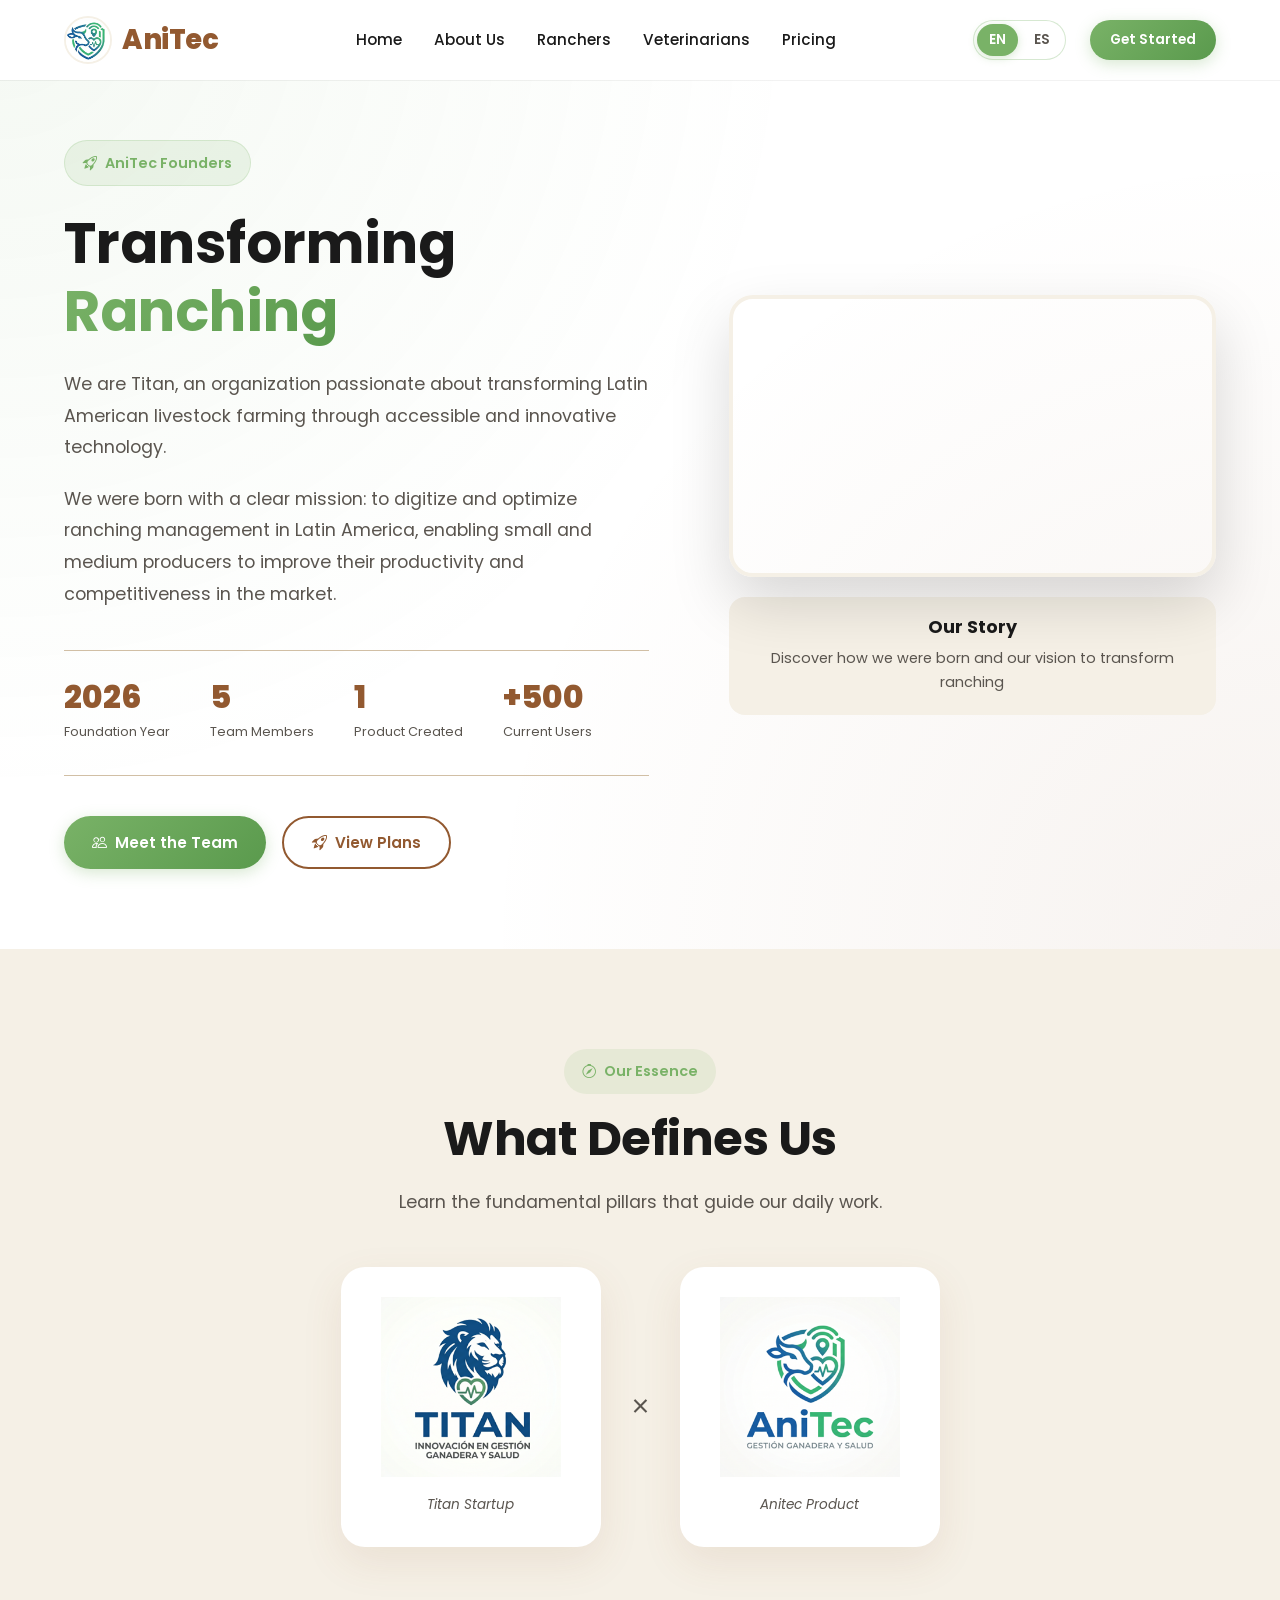
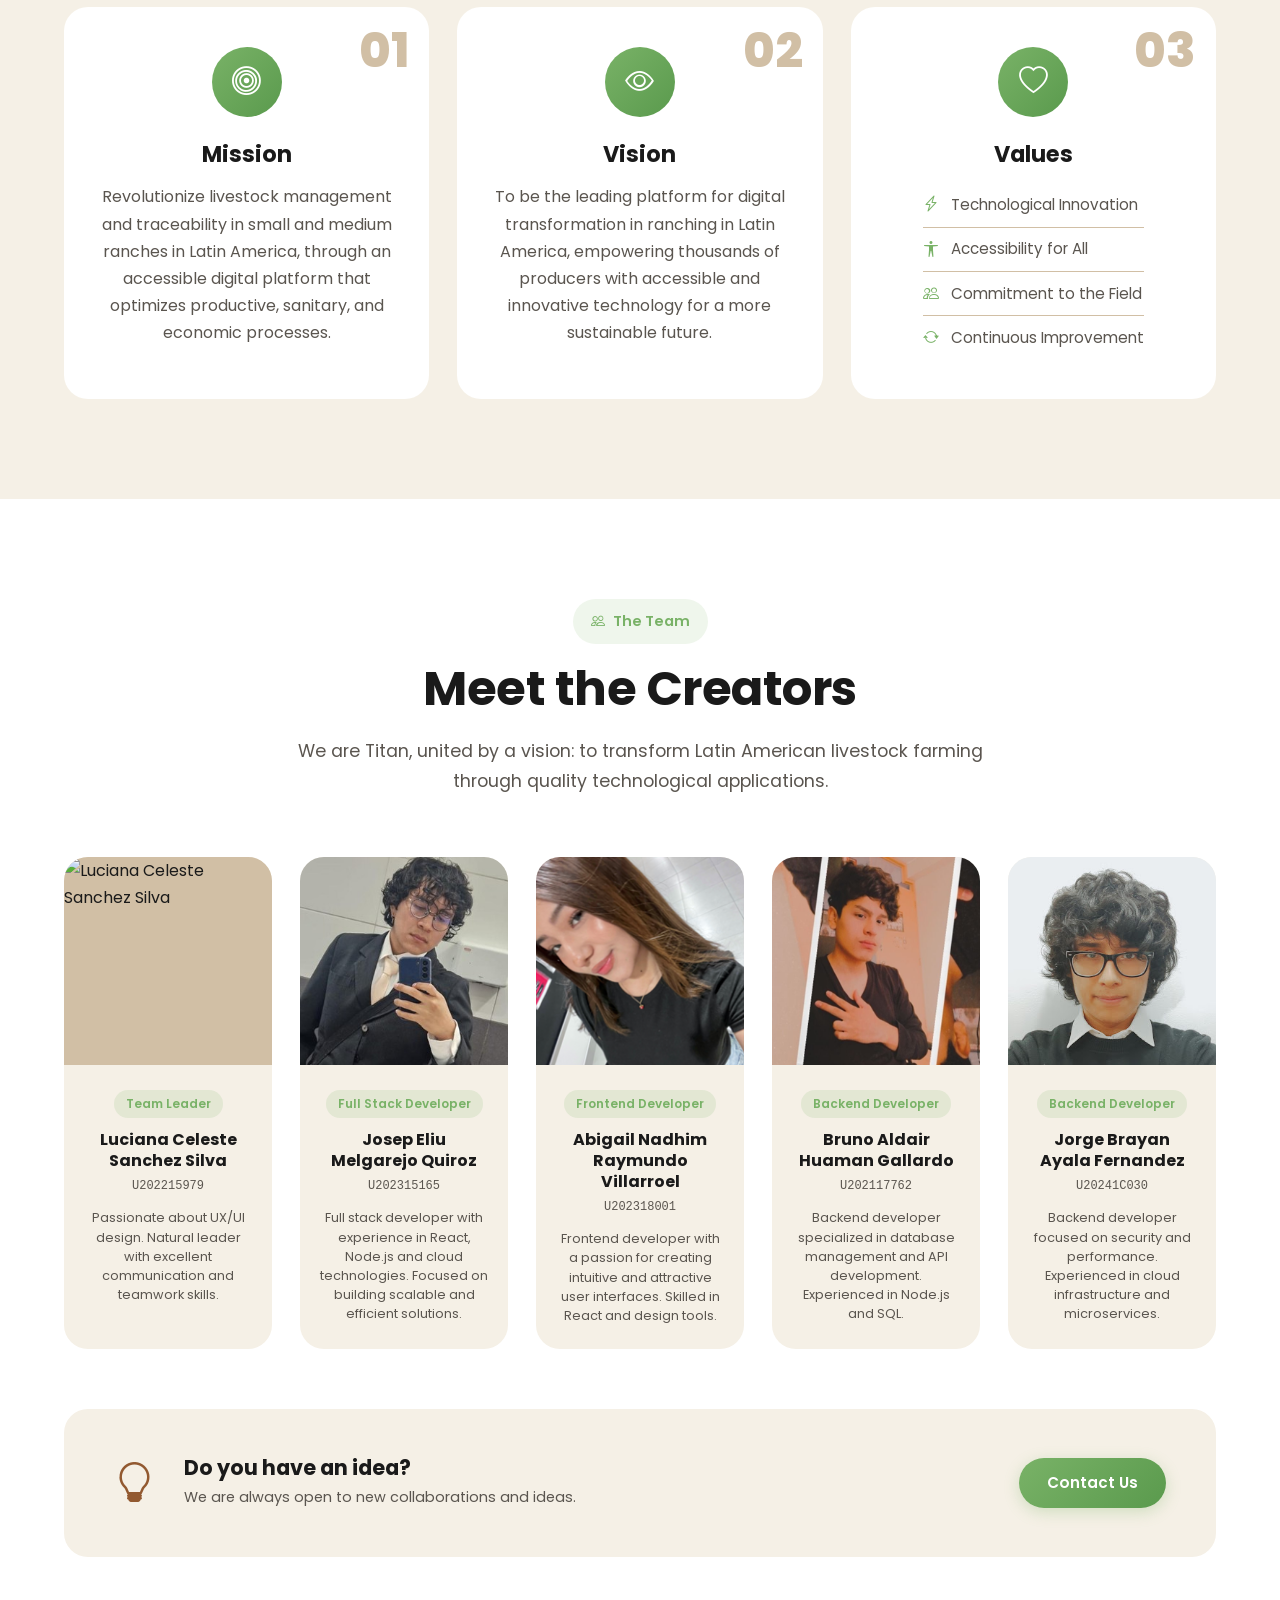
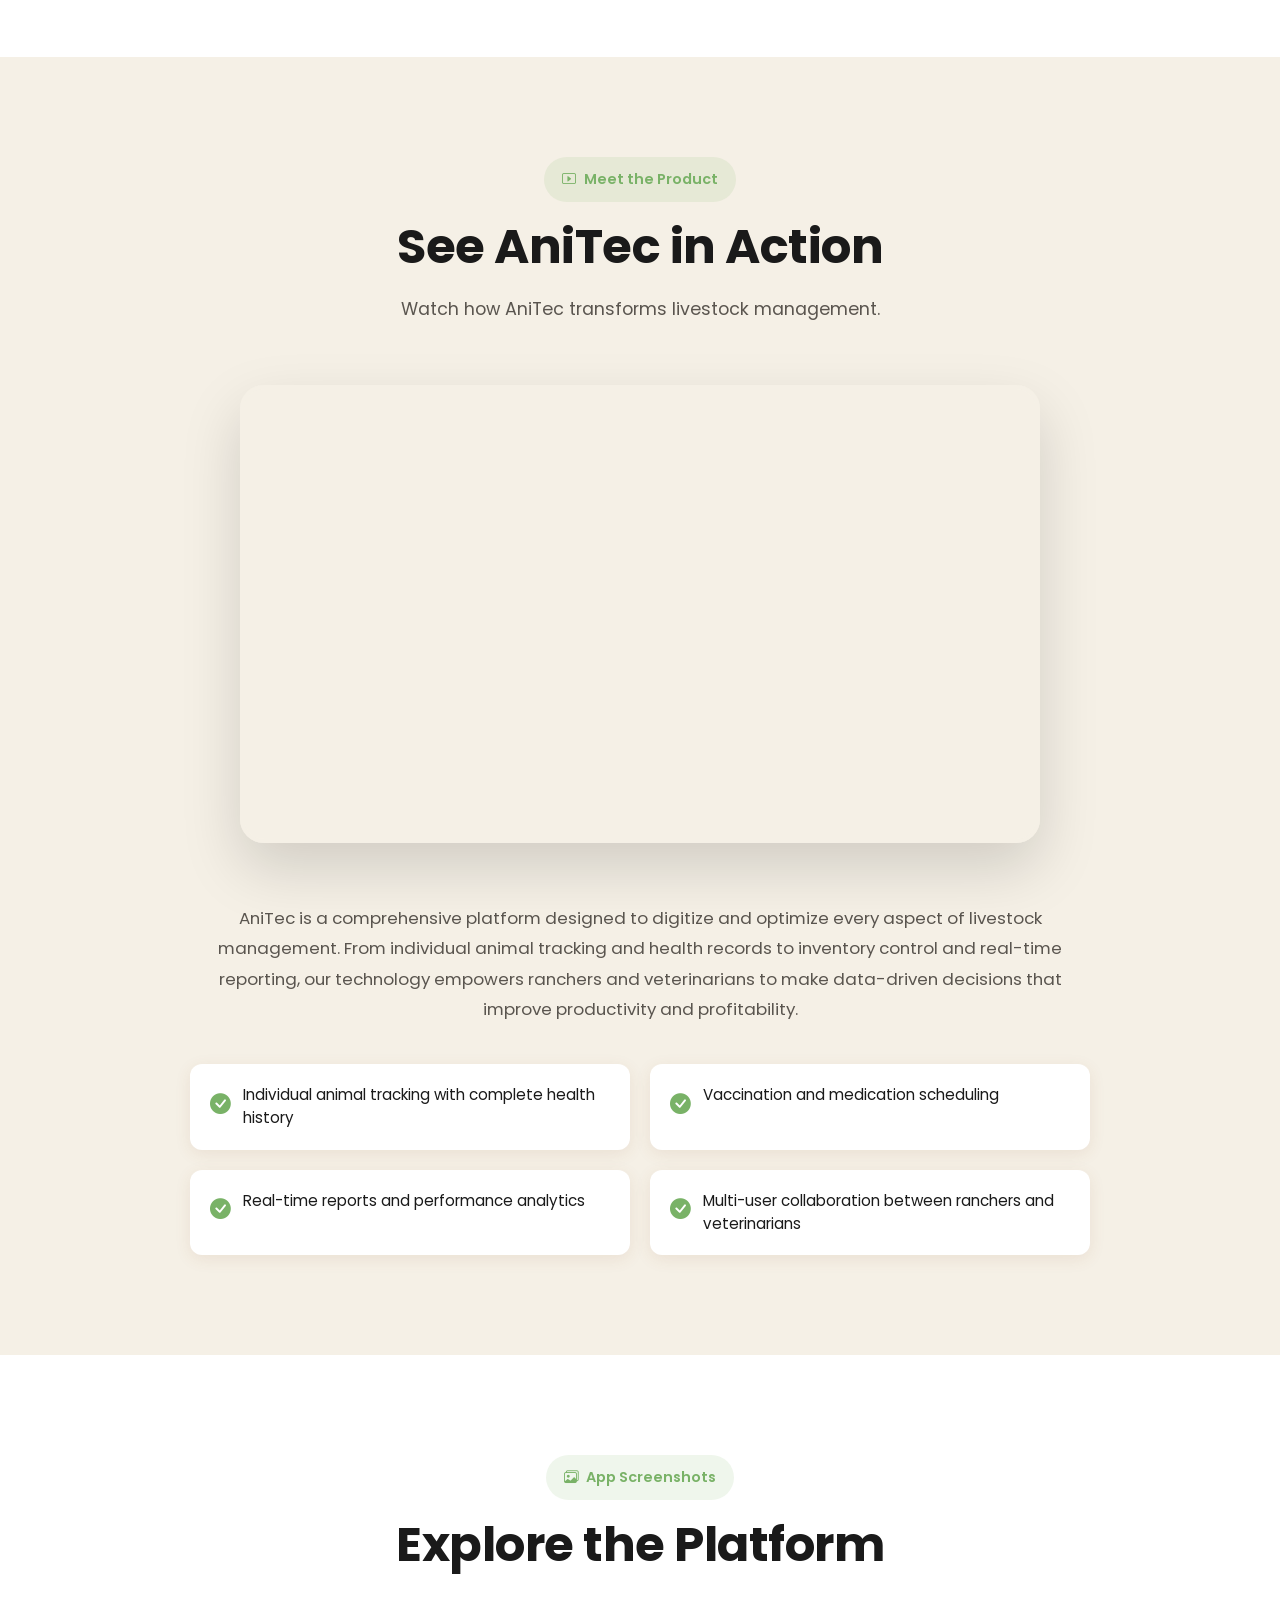
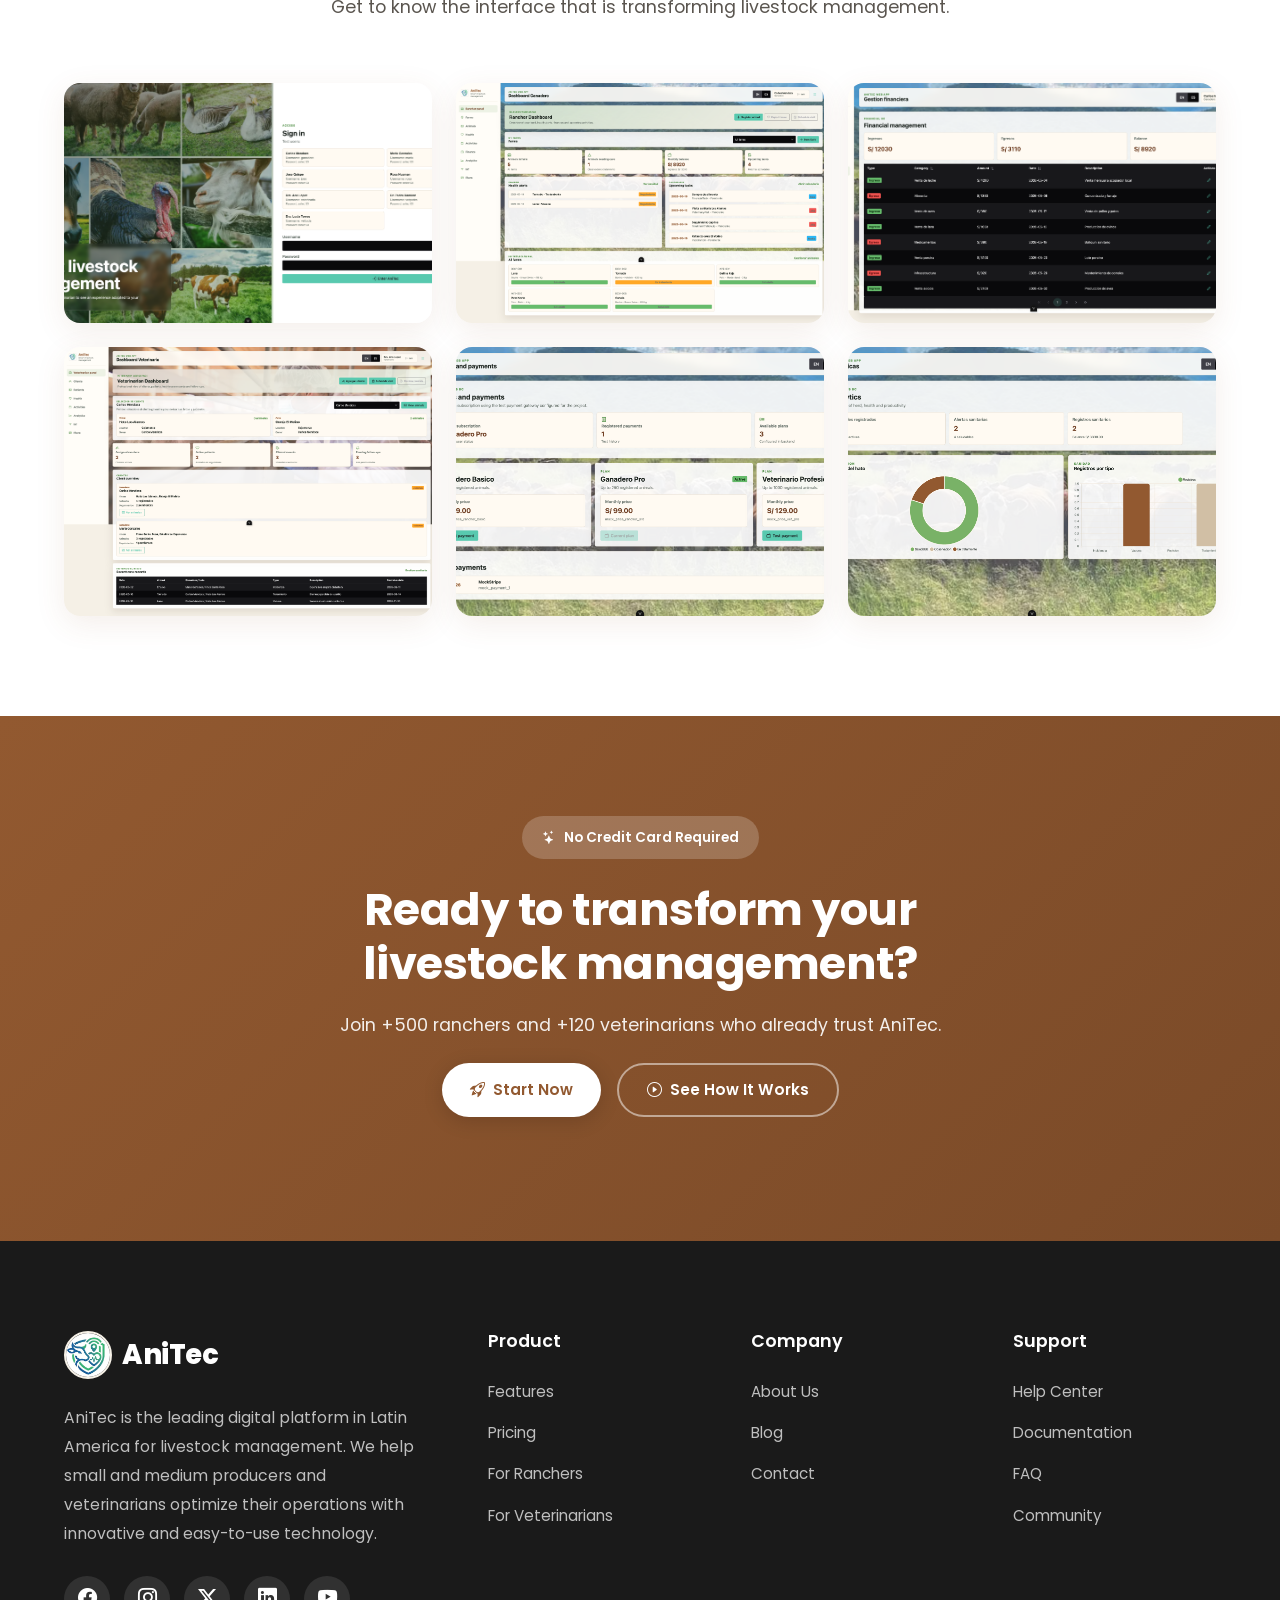
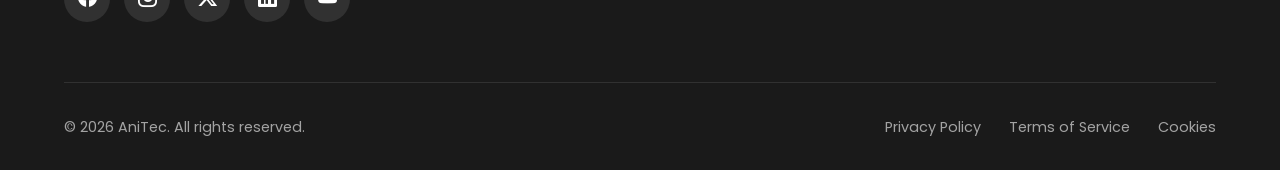
==== assets/pages/about.html @ c936c238 "chore: add initial project files" ====
<!doctype html>
<html lang="en" data-page="about">
  <head>
    <meta charset="UTF-8" />
    <meta name="viewport" content="width=device-width, initial-scale=1.0" />
    <meta name="robots" content="index, follow" />
    <meta name="googlebot" content="index, follow" />
    <link rel="canonical" href="https://anitec.com/assets/pages/about.html" />

    <!-- Open Graph / Facebook -->
    <meta property="og:type" content="website" />
    <meta property="og:url" content="https://anitec.com/assets/pages/about.html" />
    <meta property="og:title" content="About Us - AniTec" />
    <meta
      property="og:description"
      content="Meet the team behind AniTec. We are a passionate team transforming Latin American livestock through innovative technology."
    />
    <meta
      property="og:image"
      content="https://anitec.com/assets/images/og-image.png"
    />
    <meta property="og:site_name" content="AniTec" />

    <!-- Twitter -->
    <meta property="twitter:card" content="summary_large_image" />
    <meta property="twitter:url" content="https://anitec.com/assets/pages/about.html" />
    <meta property="twitter:title" content="About Us - AniTec" />
    <meta
      property="twitter:description"
      content="Meet the team behind AniTec. We are a passionate team transforming Latin American livestock through innovative technology."
    />
    <meta
      property="twitter:image"
      content="https://anitec.com/assets/images/og-image.png"
    />

    <!-- Favicons -->
    <link rel="icon" href="../images/logo.ico" type="image/x-icon" />
    <link rel="apple-touch-icon" href="../images/apple-touch-icon.png" />

    <!-- Theme Color -->
    <meta name="theme-color" content="#79B267" />
    <meta name="msapplication-TileColor" content="#79B267" />
    <title>About Us - AniTec</title>
    <meta
      name="description"
      content="Meet the team behind AniTec. We are a team passionate about transforming Latin American livestock farming through innovative technology."
    />
    <meta
      name="keywords"
      content="about us AniTec, AniTec team, Team Titan, AniTec creators, ranching startup"
    />
    <meta name="author" content="AniTec" />
    <link rel="icon" type="image/x-icon" href="../images/logo.ico" />
    <link rel="stylesheet" href="../styles/styles.css" />
    <link rel="preconnect" href="https://fonts.googleapis.com" />
    <link rel="preconnect" href="https://fonts.gstatic.com" crossorigin />
    <link
      href="https://fonts.googleapis.com/css2?family=Poppins:wght@300;400;500;600;700;800&display=swap"
      rel="stylesheet"
    />
    <link
      rel="stylesheet"
      href="https://cdn.jsdelivr.net/npm/bootstrap-icons@1.11.3/font/bootstrap-icons.min.css"
    />
  </head>
  <body>
    <nav class="navbar">
      <div class="nav-container">
        <a href="../../index.html" class="logo">
          <img src="../images/logo.png" alt="AniTec Logo" />
          <span class="logo-text">AniTec</span>
        </a>
        <ul class="nav-menu">
          <li><a href="../../index.html" data-i18n="nav.home">Home</a></li>
          <li>
            <a href="about.html" class="active" data-i18n="nav.about"
              >About Us</a
            >
          </li>
          <li><a href="ranchers.html" data-i18n="nav.ranchers">Ranchers</a></li>
          <li>
            <a href="veterinarians.html" data-i18n="nav.veterinarians"
              >Veterinarians</a
            >
          </li>
          <li>
            <a href="../../index.html#pricing" data-i18n="nav.pricing">Pricing</a>
          </li>
        </ul>
        <div class="nav-actions">
          <div class="lang-switcher">
            <button class="lang-btn" id="lang-en" onclick="setLanguage('en')">
              EN
            </button>
            <button class="lang-btn" id="lang-es" onclick="setLanguage('es')">
              ES
            </button>
          </div>
          <a
            href="../../index.html#pricing"
            class="btn btn-success btn-sm"
            data-i18n="nav.startFree"
            >Get Started</a
          >
          <button class="mobile-menu-btn">
            <i class="bi bi-list"></i>
          </button>
        </div>
      </div>
    </nav>

    <div class="mobile-menu-overlay"></div>
    <div class="mobile-menu">
      <div class="mobile-menu-header">
        <span
          style="
            font-weight: 700;
            font-size: 1.2rem;
            color: var(--primary-brown);
          "
          data-i18n="nav.menu"
          >Menu</span
        >
        <button class="mobile-menu-close">
          <i class="bi bi-x-lg"></i>
        </button>
      </div>
      <ul class="mobile-menu-links">
        <li><a href="../../index.html" data-i18n="nav.home">Home</a></li>
        <li><a href="about.html" data-i18n="nav.about">About Us</a></li>
        <li><a href="ranchers.html" data-i18n="nav.ranchers">Ranchers</a></li>
        <li>
          <a href="veterinarians.html" data-i18n="nav.veterinarians"
            >Veterinarians</a
          >
        </li>
        <li>
          <a href="../../index.html#pricing" data-i18n="nav.pricing">Pricing</a>
        </li>
      </ul>
      <div class="mobile-menu-cta">
        <a
          href="../../index.html#pricing"
          class="btn btn-success"
          data-i18n="nav.startFree"
          >Get Started</a
        >
      </div>
      <div class="mobile-lang-switcher">
        <button
          class="lang-btn"
          id="mobile-lang-en"
          onclick="setLanguage('en')"
        >
          EN
        </button>
        <button
          class="lang-btn"
          id="mobile-lang-es"
          onclick="setLanguage('es')"
        >
          ES
        </button>
      </div>
    </div>

    <section class="about-hero">
      <div class="container">
        <div class="about-hero-content">
          <div class="about-hero-text">
            <div class="hero-badge">
              <i class="bi bi-rocket-takeoff"></i>
              <span data-i18n="about.heroBadge">AniTec Founders</span>
            </div>
            <h1 class="about-title">
              <span data-i18n="about.heroTitle1">Transforming</span
              ><span class="highlight" data-i18n="about.heroTitle2">
                Ranching</span
              >
            </h1>
            <p class="about-description" data-i18n="about.heroDesc1">
              We are <strong>Titan</strong>, an organization passionate about
              transforming Latin American livestock farming through accessible
              and innovative technology.
            </p>
            <p class="about-description" data-i18n="about.heroDesc2">
              We were born with a clear mission:
              <strong>to digitize and optimize ranching management</strong> in
              Latin America, enabling small and medium producers to improve
              their productivity and competitiveness in the market.
            </p>
            <div class="about-hero-stats">
              <div class="hero-stat">
                <span class="hero-stat-number">2026</span>
                <span class="hero-stat-label" data-i18n="about.stat1"
                  >Foundation<br />Year</span
                >
              </div>
              <div class="hero-stat">
                <span class="hero-stat-number">5</span>
                <span class="hero-stat-label" data-i18n="about.stat2"
                  >Team<br />Members</span
                >
              </div>
              <div class="hero-stat">
                <span class="hero-stat-number">1</span>
                <span class="hero-stat-label" data-i18n="about.stat3"
                  >Product<br />Created</span
                >
              </div>
              <div class="hero-stat">
                <span class="hero-stat-number">+500</span>
                <span class="hero-stat-label" data-i18n="about.stat4"
                  >Current<br />Users</span
                >
              </div>
            </div>
            <div class="about-hero-buttons">
              <a href="#team" class="btn btn-success">
                <i class="bi bi-people"></i>
                <span data-i18n="about.meetTeam">Meet the Team</span>
              </a>
              <a href="../../index.html#pricing" class="btn btn-secondary">
                <i class="bi bi-rocket-takeoff"></i>
                <span data-i18n="about.viewPlans">View Plans</span>
              </a>
            </div>
          </div>
          <div class="about-hero-video">
            <div class="video-container">
              <iframe src="https://www.youtube.com/embed/Ai-0rShYlvI" title="AniTec Story" frameborder="0" allow="accelerometer; autoplay; clipboard-write; encrypted-media; gyroscope; picture-in-picture" allowfullscreen></iframe>
            </div>
            <div class="video-info">
              <h4 data-i18n="about.ourStory">Learn our story</h4>
              <p data-i18n="about.ourStoryDesc">
                Discover how we were born and our vision to transform ranching
              </p>
            </div>
          </div>
        </div>
      </div>
    </section>

    <section class="mission-vision">
      <div class="container">
        <div class="section-header">
          <span class="section-subtitle">
            <i class="bi bi-compass"></i>
            <span data-i18n="about.essenceSubtitle">Our Essence</span>
          </span>
          <h2 class="section-title" data-i18n="about.essenceTitle">
            What Defines Us
          </h2>
          <p class="section-description" data-i18n="about.essenceDesc">
            Learn the fundamental pillars that guide our daily work.
          </p>
        </div>
        <div class="mv-logos">
          <div class="mv-logo-card">
            <img
              src="../images/about-us/logo_startup_titan.png"
              alt="Titan Startup"
            />
            <span class="mv-logo-label">Titan Startup</span>
          </div>
          <div class="mv-vs">×</div>
          <div class="mv-logo-card">
            <img
              src="../images/about-us/logo_producto_anitec.png"
              alt="AniTec Product"
            />
            <span class="mv-logo-label" data-i18n="about.product"
              >AniTec Product</span
            >
          </div>
        </div>
        <div class="mv-grid">
          <div class="mv-card">
            <div class="mv-card-icon">
              <i class="bi bi-bullseye"></i>
            </div>
            <div class="mv-card-number">01</div>
            <h3 data-i18n="about.mission">Mission</h3>
            <p data-i18n="about.missionText">
              Revolutionize livestock management and traceability in small and
              medium ranches in Latin America, through an accessible digital
              platform that optimizes productive, sanitary, and economic
              processes.
            </p>
          </div>
          <div class="mv-card">
            <div class="mv-card-icon">
              <i class="bi bi-eye"></i>
            </div>
            <div class="mv-card-number">02</div>
            <h3 data-i18n="about.vision">Vision</h3>
            <p data-i18n="about.visionText">
              To be the leading platform for digital transformation in ranching
              in Latin America, empowering thousands of producers with
              accessible and innovative technology for a more sustainable
              future.
            </p>
          </div>
          <div class="mv-card">
            <div class="mv-card-icon">
              <i class="bi bi-heart"></i>
            </div>
            <div class="mv-card-number">03</div>
            <h3 data-i18n="about.values">Values</h3>
            <ul class="mv-values">
              <li>
                <i class="bi bi-lightning-charge"></i>
                <span data-i18n="about.val1">Technological Innovation</span>
              </li>
              <li>
                <i class="bi bi-universal-access"></i>
                <span data-i18n="about.val2">Accessibility for All</span>
              </li>
              <li>
                <i class="bi bi-people"></i>
                <span data-i18n="about.val3">Commitment to the Field</span>
              </li>
              <li>
                <i class="bi bi-arrow-repeat"></i>
                <span data-i18n="about.val4">Continuous Improvement</span>
              </li>
            </ul>
          </div>
        </div>
      </div>
    </section>

    <section class="team" id="team">
      <div class="container">
        <div class="section-header">
          <span class="section-subtitle">
            <i class="bi bi-people"></i>
            <span data-i18n="about.teamSubtitle">The Team</span>
          </span>
          <h2 class="section-title" data-i18n="about.teamTitle">
            Meet the Creators
          </h2>
          <p class="section-description" data-i18n="about.teamDesc">
            We are Titan, united by a vision: to transform Latin American
            livestock farming through quality technological applications.
          </p>
        </div>
        <div class="team-grid">
          <div class="team-card">
            <div class="team-photo">
              <img
                src="../images/about-us/team/luciana.png"
                alt="Luciana Celeste Sanchez Silva"
              />
              <div class="team-social">
                <a href="#"><i class="bi bi-linkedin"></i></a>
                <a
                  href="https://github.com/luccsss"
                  target="_blank"
                  rel="noreferrer"
                  ><i class="bi bi-github"></i
                ></a>
              </div>
            </div>
            <div class="team-info">
              <span class="team-role" data-i18n="about.teamRole1"
                >Team Leader</span
              >
              <h3 class="team-name">Luciana Celeste Sanchez Silva</h3>
              <p class="team-code">U202215979</p>
              <p class="team-bio" data-i18n="about.bio1">
                Passionate about UX/UI design. Natural leader with excellent
                communication and teamwork skills.
              </p>
            </div>
          </div>
          <div class="team-card">
            <div class="team-photo">
              <img
                src="../images/about-us/team/josep.png"
                alt="Josep Eliu Melgarejo Quiroz"
              />
              <div class="team-social">
                <a href="#"><i class="bi bi-linkedin"></i></a>
                <a
                  href="https://github.com/Melga1502"
                  target="_blank"
                  rel="noreferrer"
                  ><i class="bi bi-github"></i
                ></a>
              </div>
            </div>
            <div class="team-info">
              <span class="team-role" data-i18n="about.teamRole2"
                >Full Stack Developer</span
              >
              <h3 class="team-name">Josep Eliu Melgarejo Quiroz</h3>
              <p class="team-code">U202315165</p>
              <p class="team-bio" data-i18n="about.bio2">
                Passionate about creating modern and efficient technological
                solutions. Expert in full stack web development.
              </p>
            </div>
          </div>
          <div class="team-card">
            <div class="team-photo">
              <img
                src="../images/about-us/team/abigail.png"
                alt="Abigail Nadhim Raymundo Villarroel"
              />
              <div class="team-social">
                <a href="#"><i class="bi bi-linkedin"></i></a>
                <a
                  href="https://github.com/AbigailRV"
                  target="_blank"
                  rel="noreferrer"
                  ><i class="bi bi-github"></i
                ></a>
              </div>
            </div>
            <div class="team-info">
              <span class="team-role" data-i18n="about.teamRole3"
                >Frontend Developer</span
              >
              <h3 class="team-name">Abigail Nadhim Raymundo Villarroel</h3>
              <p class="team-code">U202318001</p>
              <p class="team-bio" data-i18n="about.bio3">
                Specialist in creating attractive and functional interfaces.
                Passionate about responsive web design.
              </p>
            </div>
          </div>
          <div class="team-card">
            <div class="team-photo">
              <img
                src="../images/about-us/team/bruno.png"
                alt="Bruno Aldair Huaman Gallardo"
              />
              <div class="team-social">
                <a href="#"><i class="bi bi-linkedin"></i></a>
                <a
                  href="https://github.com/BrunoHG10"
                  target="_blank"
                  rel="noreferrer"
                  ><i class="bi bi-github"></i
                ></a>
              </div>
            </div>
            <div class="team-info">
              <span class="team-role" data-i18n="about.teamRole4"
                >Backend Developer</span
              >
              <h3 class="team-name">Bruno Aldair Huaman Gallardo</h3>
              <p class="team-code">U202117762</p>
              <p class="team-bio" data-i18n="about.bio4">
                Specialist in APIs and databases. Mastery of .NET and SQL Server
                technologies.
              </p>
            </div>
          </div>
          <div class="team-card">
            <div class="team-photo">
              <img
                src="../images/about-us/team/jorge.png"
                alt="Jorge Brayan Ayala Fernandez"
              />
              <div class="team-social">
                <a href="#"><i class="bi bi-linkedin"></i></a>
                <a
                  href="https://github.com/jorgeayaladev"
                  target="_blank"
                  rel="noreferrer"
                  ><i class="bi bi-github"></i
                ></a>
              </div>
            </div>
            <div class="team-info">
              <span class="team-role" data-i18n="about.teamRole5"
                >Backend Developer</span
              >
              <h3 class="team-name">Jorge Brayan Ayala Fernandez</h3>
              <p class="team-code">U20241C030</p>
              <p class="team-bio" data-i18n="about.bio5">
                Versatile developer with experience in multiple technologies and
                development platforms.
              </p>
            </div>
          </div>
        </div>
        <div class="team-cta">
          <div class="team-cta-content">
            <i class="bi bi-lightbulb"></i>
            <div>
              <h4 data-i18n="about.ideaTitle">Do you have an idea?</h4>
              <p data-i18n="about.ideaDesc">
                We are always open to new collaborations and ideas.
              </p>
            </div>
            <a
              href="#contact"
              class="btn btn-success"
              data-i18n="about.contactUs"
              >Contact Us</a
            >
          </div>
        </div>
      </div>
    </section>

    <!-- Product Showcase -->
    <section class="about-product">
      <div class="container">
        <div class="section-header">
          <span class="section-subtitle">
            <i class="bi bi-play-btn"></i>
            <span data-i18n="about.productSubtitle">Meet the Product</span>
          </span>
          <h2 class="section-title" data-i18n="about.productTitle">See AniTec in Action</h2>
          <p class="section-description" data-i18n="about.productDesc">Watch how AniTec transforms livestock management.</p>
        </div>
        <div class="product-video-wrapper">
          <div class="video-container">
            <iframe src="https://www.youtube.com/embed/U_xCv93ybkI" title="AniTec Product Video" frameborder="0" allow="accelerometer; autoplay; clipboard-write; encrypted-media; gyroscope; picture-in-picture" allowfullscreen></iframe>
          </div>
        </div>
        <div class="product-content">
          <p class="product-content-text" data-i18n="about.productText">
            AniTec is a comprehensive platform designed to digitize and optimize every aspect of livestock management. From individual animal tracking and health records to inventory control and real-time reporting, our technology empowers ranchers and veterinarians to make data-driven decisions that improve productivity and profitability.
          </p>
          <div class="product-features-mini">
            <div class="product-feature-item">
              <i class="bi bi-check-circle-fill"></i>
              <span data-i18n="about.productFeature1">Individual animal tracking with complete health history</span>
            </div>
            <div class="product-feature-item">
              <i class="bi bi-check-circle-fill"></i>
              <span data-i18n="about.productFeature2">Vaccination and medication scheduling</span>
            </div>
            <div class="product-feature-item">
              <i class="bi bi-check-circle-fill"></i>
              <span data-i18n="about.productFeature3">Real-time reports and performance analytics</span>
            </div>
            <div class="product-feature-item">
              <i class="bi bi-check-circle-fill"></i>
              <span data-i18n="about.productFeature4">Multi-user collaboration between ranchers and veterinarians</span>
            </div>
          </div>
        </div>
      </div>
    </section>

    <!-- App Screenshots -->
    <section class="app-screenshots">
      <div class="container">
        <div class="section-header">
          <span class="section-subtitle">
            <i class="bi bi-images"></i>
            <span data-i18n="about.screenshotsSubtitle">App Screenshots</span>
          </span>
          <h2 class="section-title" data-i18n="about.screenshotsTitle">Explore the Platform</h2>
          <p class="section-description" data-i18n="about.screenshotsDesc">Get to know the interface that is transforming livestock management.</p>
        </div>
        <div class="screenshots-grid">
          <div class="screenshot-card"><img src="../images/screenshots/screen-1.png" alt="AniTec Screenshot 1" /></div>
          <div class="screenshot-card"><img src="../images/screenshots/screen-2.png" alt="AniTec Screenshot 2" /></div>
          <div class="screenshot-card"><img src="../images/screenshots/screen-3.png" alt="AniTec Screenshot 3" /></div>
          <div class="screenshot-card"><img src="../images/screenshots/screen-4.png" alt="AniTec Screenshot 4" /></div>
          <div class="screenshot-card"><img src="../images/screenshots/screen-5.png" alt="AniTec Screenshot 5" /></div>
          <div class="screenshot-card"><img src="../images/screenshots/screen-6.png" alt="AniTec Screenshot 6" /></div>
        </div>
      </div>
    </section>

    <!-- About CTA -->
    <section class="about-cta">
      <div class="container">
        <div class="about-cta-content">
          <div class="cta-badge">
            <i class="bi bi-stars"></i>
            <span data-i18n="about.ctaBadge">No Credit Card Required</span>
          </div>
          <h2 class="cta-title" data-i18n="about.ctaTitle">Ready to transform your livestock management?</h2>
          <p class="cta-description" data-i18n="about.ctaDesc">Join +500 ranchers and +120 veterinarians who already trust AniTec.</p>
          <div class="cta-buttons">
            <a href="../../index.html#pricing" class="btn btn-primary">
              <i class="bi bi-rocket-takeoff"></i>
              <span data-i18n="about.ctaStartFree">Start Now</span>
            </a>
            <a href="ranchers.html" class="btn btn-outline-light">
              <i class="bi bi-play-circle"></i>
              <span data-i18n="about.ctaSeeHow">See How It Works</span>
            </a>
          </div>
        </div>
      </div>
    </section>

    <footer id="contact">
      <div class="container">
        <div class="footer-grid">
          <div class="footer-about">
            <a href="../../index.html" class="logo">
              <img src="../images/logo.png" alt="AniTec Logo" />
              <span class="logo-text">AniTec</span>
            </a>
            <p class="footer-description" data-i18n="footer.desc">
              AniTec is the leading digital platform in Latin America for
              livestock management. We help small and medium producers and
              veterinarians optimize their operations with innovative and
              easy-to-use technology.
            </p>
            <div class="footer-social">
              <a href="#"><i class="bi bi-facebook"></i></a>
              <a href="#"><i class="bi bi-instagram"></i></a>
              <a href="#"><i class="bi bi-twitter-x"></i></a>
              <a href="#"><i class="bi bi-linkedin"></i></a>
              <a href="#"><i class="bi bi-youtube"></i></a>
            </div>
          </div>
          <div class="footer-column">
            <h4 class="footer-title" data-i18n="footer.product">Product</h4>
            <ul class="footer-links">
              <li>
                <a href="../../index.html#features" data-i18n="footer.features"
                  >Features</a
                >
              </li>
              <li>
                <a href="../../index.html#pricing" data-i18n="footer.pricing"
                  >Pricing</a
                >
              </li>
              <li>
                <a href="ranchers.html" data-i18n="footer.forRanchers"
                  >For Ranchers</a
                >
              </li>
              <li>
                <a href="veterinarians.html" data-i18n="footer.forVets"
                  >For Veterinarians</a
                >
              </li>
            </ul>
          </div>
          <div class="footer-column">
            <h4 class="footer-title" data-i18n="footer.company">Company</h4>
            <ul class="footer-links">
              <li>
                <a href="about.html" data-i18n="footer.about">About Us</a>
              </li>
              <li><a href="#" data-i18n="footer.blog">Blog</a></li>
              <li><a href="#contact" data-i18n="footer.contact">Contact</a></li>
            </ul>
          </div>
          <div class="footer-column">
            <h4 class="footer-title" data-i18n="footer.support">Support</h4>
            <ul class="footer-links">
              <li><a href="#" data-i18n="footer.helpCenter">Help Center</a></li>
              <li>
                <a href="#" data-i18n="footer.documentation">Documentation</a>
              </li>
              <li><a href="#" data-i18n="footer.faq">FAQ</a></li>
              <li><a href="#" data-i18n="footer.community">Community</a></li>
            </ul>
          </div>
        </div>
        <div class="footer-bottom">
          <p class="footer-copyright" data-i18n="footer.copyright">
            © 2026 AniTec. All rights reserved.
          </p>
          <div class="footer-legal">
            <a href="#" data-i18n="footer.privacy">Privacy Policy</a>
            <a href="#" data-i18n="footer.terms">Terms of Service</a>
            <a href="#" data-i18n="footer.cookies">Cookies</a>
          </div>
        </div>
      </div>
    </footer>

    <script src="../scripts/i18n.js"></script>
    <script src="../scripts/script.js"></script>
  </body>
</html>
---- assets/styles/styles.css ----
:root {
  --primary-brown: #925930;
  --primary-green: #79b267;
  --primary-cream: #f5f0e6;
  --secondary-brown: #a3794f;
  --secondary-green: #a3c4a8;
  --secondary-cream: #d1bfa5;
  --text-dark: #1a1a1a;
  --text-light: #5a554f;
  --white: #ffffff;
  --shadow-light: rgba(146, 89, 48, 0.1);
  --shadow-medium: rgba(146, 89, 48, 0.2);
  --gradient-green: linear-gradient(135deg, #79b267 0%, #5a9a4d 100%);
  --gradient-brown: linear-gradient(135deg, #925930 0%, #7a4a28 100%);
}

* {
  margin: 0;
  padding: 0;
  box-sizing: border-box;
}

html {
  scroll-behavior: smooth;
}

body {
  font-family: "Poppins", sans-serif;
  background-color: var(--primary-cream);
  color: var(--text-dark);
  line-height: 1.7;
  overflow-x: hidden;
}

body.menu-open {
  overflow: hidden;
}

h1,
h2,
h3,
h4,
h5,
h6 {
  font-family: "Poppins", sans-serif;
  font-weight: 700;
  line-height: 1.2;
}

.container {
  max-width: 1200px;
  margin: 0 auto;
  padding: 0 24px;
}

.btn {
  padding: 12px 28px;
  border-radius: 50px;
  font-weight: 600;
  font-size: 0.95rem;
  cursor: pointer;
  transition: all 0.3s cubic-bezier(0.4, 0, 0.2, 1);
  text-decoration: none;
  display: inline-flex;
  align-items: center;
  gap: 8px;
  border: none;
  font-family: "Poppins", sans-serif;
}

.btn-primary {
  background: var(--gradient-brown);
  color: var(--white);
  box-shadow: 0 4px 15px rgba(146, 89, 48, 0.3);
}

.btn-primary:hover {
  transform: translateY(-2px);
  box-shadow: 0 8px 25px rgba(146, 89, 48, 0.4);
}

.btn-secondary {
  background: transparent;
  color: var(--primary-brown);
  border: 2px solid var(--primary-brown);
}

.btn-secondary:hover {
  background: var(--primary-brown);
  color: var(--white);
}

.btn-success {
  background: var(--gradient-green);
  color: var(--white);
  box-shadow: 0 4px 15px rgba(121, 178, 103, 0.3);
}

.btn-success:hover {
  transform: translateY(-2px);
  box-shadow: 0 8px 25px rgba(121, 178, 103, 0.4);
}

.mobile-menu-btn {
  display: none;
  background: none;
  border: none;
  font-size: 1.6rem;
  color: var(--primary-brown);
  cursor: pointer;
  padding: 8px;
  line-height: 1;
}

/* Navigation */
.navbar {
  position: fixed;
  top: 0;
  left: 0;
  right: 0;
  background: rgba(255, 255, 255, 0.95);
  backdrop-filter: blur(20px);
  z-index: 1000;
  transition: all 0.3s ease;
  box-shadow: 0 1px 0 rgba(0, 0, 0, 0.05);
}

.navbar.scrolled {
  box-shadow: 0 4px 30px var(--shadow-light);
}

.nav-container {
  display: flex;
  justify-content: space-between;
  align-items: center;
  padding: 16px 24px;
  max-width: 1200px;
  margin: 0 auto;
}

.logo {
  display: flex;
  align-items: center;
  gap: 10px;
  text-decoration: none;
}

.logo img {
  height: 48px;
  width: 48px;
  border-radius: 50%;
  object-fit: cover;
  border: 2px solid var(--primary-cream);
}

.logo-text {
  font-family: "Poppins", sans-serif;
  font-size: 1.7rem;
  font-weight: 800;
  color: var(--primary-brown);
  letter-spacing: -0.5px;
}

.nav-menu {
  display: flex;
  align-items: center;
  gap: 32px;
  list-style: none;
}

.nav-menu a {
  text-decoration: none;
  color: var(--text-dark);
  font-weight: 500;
  font-size: 0.95rem;
  transition: all 0.3s ease;
  position: relative;
}

.nav-menu a::after {
  content: "";
  position: absolute;
  bottom: -6px;
  left: 0;
  width: 0;
  height: 2px;
  background: var(--primary-green);
  transition: width 0.3s ease;
  border-radius: 2px;
}

.nav-menu a:hover {
  color: var(--primary-brown);
}

.nav-menu a:hover::after {
  width: 100%;
}

.nav-actions {
  display: flex;
  gap: 12px;
  align-items: center;
}

.btn-sm {
  padding: 8px 20px;
  font-size: 0.85rem;
}

/* Mobile Menu */
.mobile-menu-overlay,
.mobile-menu {
  display: none;
}

/* Hero Section */
.hero {
  min-height: 100vh;
  padding: 140px 0 100px;
  background: var(--white);
  position: relative;
  overflow: hidden;
}

.hero::before {
  content: "";
  position: absolute;
  top: 0;
  right: 0;
  width: 55%;
  height: 100%;
  background: url("../images/home/hero-section.png") no-repeat center center;
  background-size: cover;
  opacity: 0.15;
  clip-path: polygon(25% 0, 100% 0, 100% 100%, 0% 100%);
}

.hero-content {
  display: grid;
  grid-template-columns: 1fr 1fr;
  gap: 80px;
  align-items: center;
  position: relative;
  z-index: 1;
}

.hero-text {
  max-width: 580px;
}

.hero-badge {
  display: inline-flex;
  align-items: center;
  gap: 8px;
  background: rgba(121, 178, 103, 0.12);
  padding: 10px 18px;
  border-radius: 50px;
  font-size: 0.9rem;
  color: var(--primary-green);
  font-weight: 600;
  margin-bottom: 24px;
  border: 1px solid rgba(121, 178, 103, 0.2);
}

.hero-title {
  font-size: 3.8rem;
  line-height: 1.1;
  color: var(--text-dark);
  margin-bottom: 24px;
  letter-spacing: -1px;
}

.hero-title span {
  background: var(--gradient-green);
  -webkit-background-clip: text;
  -webkit-text-fill-color: transparent;
  background-clip: text;
}

.hero-description {
  font-size: 1.15rem;
  color: var(--text-light);
  margin-bottom: 36px;
  line-height: 1.8;
}

.hero-buttons {
  display: flex;
  gap: 16px;
  flex-wrap: wrap;
}

.hero-image {
  width: 100%;
  max-width: 560px;
  border-radius: 24px;
  box-shadow: 0 30px 70px rgba(0, 0, 0, 0.15);
}

.hero-floating-card {
  position: absolute;
  background: var(--white);
  padding: 20px 24px;
  border-radius: 16px;
  box-shadow: 0 10px 40px rgba(0, 0, 0, 0.12);
  display: flex;
  align-items: center;
  gap: 14px;
  animation: float 4s ease-in-out infinite;
}

.hero-floating-card-1 {
  top: 10%;
  right: -10px;
  animation-delay: 0s;
}

.hero-floating-card-2 {
  bottom: 15%;
  left: -20px;
  animation-delay: 1s;
}

@keyframes float {
  0%,
  100% {
    transform: translateY(0);
  }
  50% {
    transform: translateY(-10px);
  }
}

.floating-icon {
  width: 52px;
  height: 52px;
  border-radius: 14px;
  display: flex;
  align-items: center;
  justify-content: center;
  font-size: 1.5rem;
}

.floating-icon.green {
  background: rgba(121, 178, 103, 0.15);
  color: var(--primary-green);
}

.floating-icon.brown {
  background: rgba(146, 89, 48, 0.15);
  color: var(--primary-brown);
}

.floating-text h4 {
  font-size: 1rem;
  color: var(--text-dark);
  margin-bottom: 2px;
}

.floating-text p {
  font-size: 0.85rem;
  color: var(--text-light);
}

.hero-stats {
  display: flex;
  gap: 50px;
  margin-top: 50px;
  padding-top: 40px;
  border-top: 1px solid rgba(0, 0, 0, 0.08);
}

.stat-item {
  text-align: left;
}

.stat-number {
  font-size: 2.8rem;
  font-weight: 800;
  color: var(--primary-brown);
  line-height: 1;
}

.stat-label {
  font-size: 0.95rem;
  color: var(--text-light);
  margin-top: 4px;
}

/* Ganadero Hero Section */
.rancher-hero,
.vet-hero {
  min-height: 95vh;
  padding: 140px 0 80px;
  background: var(--white);
  position: relative;
  display: flex;
  align-items: center;
}

.rancher-hero::before {
  content: "";
  position: absolute;
  top: 0;
  left: 0;
  width: 100%;
  height: 100%;
  background:
    radial-gradient(
      circle at 100% 0%,
      rgba(121, 178, 103, 0.08) 0%,
      transparent 50%
    ),
    radial-gradient(
      circle at 0% 100%,
      rgba(146, 89, 48, 0.05) 0%,
      transparent 50%
    );
  pointer-events: none;
}

.rancher-hero-content,
.vet-hero-content {
  display: grid;
  grid-template-columns: 1.1fr 1fr;
  gap: 80px;
  align-items: center;
  position: relative;
  z-index: 1;
}

.rancher-title,
.vet-title {
  font-size: 3.5rem;
  color: var(--text-dark);
  margin-bottom: 24px;
  line-height: 1.2;
}

.rancher-title .highlight,
.vet-title .highlight {
  background: var(--gradient-green);
  -webkit-background-clip: text;
  background-clip: text;
  -webkit-text-fill-color: transparent;
}

.rancher-description,
.vet-description {
  font-size: 1.15rem;
  color: var(--text-light);
  margin-bottom: 20px;
  line-height: 1.8;
}

.rancher-features {
  display: grid;
  grid-template-columns: 1fr 1fr;
  gap: 16px;
  margin: 30px 0;
}

.rancher-feature {
  display: flex;
  align-items: center;
  gap: 12px;
  font-size: 0.95rem;
  color: var(--text-dark);
}

.rancher-feature i {
  color: var(--primary-green);
  font-size: 1.1rem;
}

.vet-features {
  display: grid;
  grid-template-columns: 1fr 1fr;
  gap: 16px;
  margin: 30px 0;
}

.vet-feature {
  display: flex;
  align-items: center;
  gap: 12px;
  font-size: 0.95rem;
  color: var(--text-dark);
}

.vet-feature i {
  color: var(--primary-green);
  font-size: 1.1rem;
}

.rancher-hero-stats,
.vet-hero-stats {
  display: flex;
  gap: 40px;
  margin: 30px 0;
  padding: 24px 0;
  border-top: 1px solid var(--secondary-cream);
  border-bottom: 1px solid var(--secondary-cream);
}

.rancher-stat,
.vet-stat {
  text-align: left;
}

.rancher-stat-number,
.vet-stat-number {
  display: block;
  font-size: 2rem;
  font-weight: 800;
  color: var(--primary-brown);
  line-height: 1;
  margin-bottom: 4px;
}

.rancher-stat-label,
.vet-stat-label {
  font-size: 0.8rem;
  color: var(--text-light);
  line-height: 1.3;
}

.rancher-buttons,
.vet-buttons {
  display: flex;
  gap: 16px;
  margin-top: 32px;
}

.rancher-hero-image,
.vet-hero-image {
  text-align: center;
  position: relative;
}

.hero-image-wrapper {
  position: relative;
}

.hero-image-wrapper img {
  width: 100%;
  max-width: 480px;
  border-radius: 30px;
  box-shadow: 0 30px 70px rgba(0, 0, 0, 0.15);
}

.hero-image-badge {
  position: absolute;
  bottom: 30px;
  left: -20px;
  background: var(--white);
  padding: 16px 24px;
  border-radius: 16px;
  display: flex;
  align-items: center;
  gap: 10px;
  box-shadow: 0 10px 30px var(--shadow-light);
  font-weight: 600;
  color: var(--text-dark);
}

.hero-image-badge i {
  color: #f59e0b;
  font-size: 1.1rem;
}

/* Segmentos Section */
.segments {
  padding: 100px 0;
  background: var(--primary-cream);
}

.segments-grid {
  display: grid;
  grid-template-columns: repeat(2, 1fr);
  gap: 32px;
}

.segment-card {
  background: var(--white);
  padding: 44px 36px;
  border-radius: 24px;
  text-align: center;
  transition: all 0.4s ease;
  box-shadow: 0 8px 30px var(--shadow-light);
}

.segment-card:hover {
  transform: translateY(-8px);
  box-shadow: 0 20px 50px var(--shadow-medium);
}

.segment-image {
  width: 100%;
  max-width: 200px;
  height: 200px;
  margin: 0 auto 24px;
  border-radius: 50%;
  overflow: hidden;
  border: 4px solid var(--primary-cream);
  box-shadow: 0 8px 30px var(--shadow-light);
  background: var(--primary-cream);
  display: flex;
  align-items: center;
  justify-content: center;
}

.segment-image img {
  width: 100%;
  height: 100%;
  object-fit: cover;
}

.segment-title {
  font-size: 1.6rem;
  color: var(--text-dark);
  margin-bottom: 16px;
}

.segment-description {
  color: var(--text-light);
  line-height: 1.7;
  margin-bottom: 24px;
}

/* Metrics Section */
.metrics {
  padding: 100px 0;
  background: var(--gradient-brown);
}

.metrics .section-subtitle {
  background: rgba(255, 255, 255, 0.15);
  color: var(--white);
}

.metrics .section-title,
.metrics .section-description {
  color: var(--white);
}

.metrics-grid {
  display: grid;
  grid-template-columns: repeat(4, 1fr);
  gap: 28px;
}

.metric-card {
  text-align: center;
  padding: 40px 24px 32px;
  background: rgba(255, 255, 255, 0.1);
  border-radius: 20px;
  border: 1px solid rgba(255, 255, 255, 0.15);
  transition: all 0.3s ease;
  position: relative;
  overflow: hidden;
}

.metric-card::before {
  content: "";
  position: absolute;
  top: 0;
  left: 0;
  right: 0;
  height: 4px;
  background: var(--primary-green);
  transform: scaleX(0);
  transform-origin: left;
  transition: transform 0.3s ease;
}

.metric-card:hover {
  background: rgba(255, 255, 255, 0.15);
  transform: translateY(-5px);
}

.metric-card:hover::before {
  transform: scaleX(1);
}

.metric-icon {
  width: 60px;
  height: 60px;
  background: rgba(255, 255, 255, 0.15);
  border-radius: 50%;
  display: flex;
  align-items: center;
  justify-content: center;
  margin: 0 auto 20px;
  font-size: 1.5rem;
  color: var(--white);
}

.metric-number {
  font-size: 3.2rem;
  font-weight: 800;
  color: var(--white);
  margin-bottom: 8px;
  line-height: 1;
}

.metric-label {
  font-size: 1rem;
  font-weight: 600;
  color: var(--white);
  margin-bottom: 12px;
}

.metric-description {
  font-size: 0.85rem;
  color: rgba(255, 255, 255, 0.75);
  line-height: 1.6;
}

.metrics-footer {
  display: flex;
  justify-content: center;
  gap: 40px;
  margin-top: 50px;
  padding-top: 40px;
  border-top: 1px solid rgba(255, 255, 255, 0.15);
}

.metrics-stat {
  text-align: center;
}

.metrics-stat-number {
  display: block;
  font-size: 2.5rem;
  font-weight: 800;
  color: var(--white);
  line-height: 1;
  margin-bottom: 8px;
}

.metrics-stat-label {
  font-size: 0.9rem;
  color: rgba(255, 255, 255, 0.75);
  line-height: 1.4;
}

/* Features Section */
.features {
  padding: 120px 0;
  background: var(--white);
}

.section-header {
  text-align: center;
  max-width: 700px;
  margin: 0 auto 60px;
}

.section-subtitle {
  display: inline-flex;
  align-items: center;
  gap: 8px;
  background: rgba(121, 178, 103, 0.12);
  color: var(--primary-green);
  padding: 10px 18px;
  border-radius: 50px;
  font-weight: 600;
  font-size: 0.9rem;
  margin-bottom: 16px;
}

.section-title {
  font-size: 3rem;
  color: var(--text-dark);
  margin-bottom: 20px;
  letter-spacing: -0.5px;
}

.section-description {
  font-size: 1.1rem;
  color: var(--text-light);
}

.section-subtitle-light {
  display: inline-flex;
  align-items: center;
  gap: 8px;
  background: rgba(255, 255, 255, 0.15);
  color: #fff;
  padding: 10px 18px;
  border-radius: 50px;
  font-weight: 600;
  font-size: 0.9rem;
  margin-bottom: 16px;
}

.section-title-light {
  font-size: 3rem;
  color: #fff;
  margin-bottom: 20px;
  letter-spacing: -0.5px;
}

.section-description-light {
  font-size: 1.1rem;
  color: rgba(255, 255, 255, 0.8);
}

.features-grid {
  display: grid;
  grid-template-columns: repeat(3, 1fr);
  gap: 28px;
}

.feature-card {
  background: var(--primary-cream);
  padding: 40px 32px;
  border-radius: 20px;
  transition: all 0.4s cubic-bezier(0.4, 0, 0.2, 1);
  position: relative;
  overflow: hidden;
}

.feature-card::before {
  content: "";
  position: absolute;
  top: 0;
  left: 0;
  right: 0;
  height: 4px;
  background: var(--gradient-green);
  transform: scaleX(0);
  transform-origin: left;
  transition: transform 0.4s ease;
}

.feature-card:hover {
  transform: translateY(-8px);
  box-shadow: 0 25px 50px var(--shadow-light);
  background: var(--white);
}

.feature-card:hover::before {
  transform: scaleX(1);
}

.feature-icon {
  width: 64px;
  height: 64px;
  background: var(--white);
  border-radius: 16px;
  display: flex;
  align-items: center;
  justify-content: center;
  font-size: 1.7rem;
  color: var(--primary-brown);
  margin-bottom: 24px;
  box-shadow: 0 4px 15px var(--shadow-light);
}

.feature-title {
  font-size: 1.3rem;
  color: var(--text-dark);
  margin-bottom: 14px;
}

.feature-description {
  color: var(--text-light);
  line-height: 1.7;
  font-size: 0.98rem;
}

/* How It Works */
.how-it-works {
  padding: 100px 0;
  background: var(--primary-cream);
  position: relative;
}

.steps-grid {
  display: grid;
  grid-template-columns: repeat(4, 1fr);
  gap: 24px;
  position: relative;
}

.step-card {
  background: var(--white);
  border-radius: 24px;
  padding: 32px 24px;
  display: flex;
  align-items: flex-start;
  gap: 20px;
  position: relative;
  transition: all 0.3s ease;
}

.step-card:hover {
  transform: translateY(-5px);
  box-shadow: 0 15px 40px var(--shadow-light);
}

.step-number {
  font-size: 3rem;
  font-weight: 800;
  color: var(--secondary-cream);
  line-height: 1;
  position: absolute;
  top: 20px;
  right: 20px;
  opacity: 0.5;
}

.step-content {
  flex: 1;
}

.step-icon {
  width: 56px;
  height: 56px;
  background: var(--gradient-brown);
  border-radius: 16px;
  display: flex;
  align-items: center;
  justify-content: center;
  margin-bottom: 20px;
  font-size: 1.5rem;
  color: var(--white);
}

.step-title {
  font-size: 1.15rem;
  color: var(--text-dark);
  margin-bottom: 10px;
}

.step-description {
  color: var(--text-light);
  font-size: 0.9rem;
  line-height: 1.6;
}

.step-arrow {
  position: absolute;
  right: -12px;
  top: 50%;
  transform: translateY(-50%);
  width: 32px;
  height: 32px;
  background: var(--white);
  border-radius: 50%;
  display: flex;
  align-items: center;
  justify-content: center;
  color: var(--primary-green);
  font-size: 0.9rem;
  box-shadow: 0 4px 15px var(--shadow-light);
}

.step-check {
  position: absolute;
  right: -12px;
  top: 50%;
  transform: translateY(-50%);
  width: 32px;
  height: 32px;
  background: var(--primary-green);
  border-radius: 50%;
  display: flex;
  align-items: center;
  justify-content: center;
  color: var(--white);
  font-size: 0.9rem;
}

.how-it-works-cta {
  margin-top: 50px;
}

.how-it-works-cta-content {
  background: linear-gradient(135deg, var(--primary-green) 0%, #5a9a4d 100%);
  border-radius: 24px;
  padding: 40px 50px;
  display: flex;
  align-items: center;
  justify-content: space-between;
  gap: 30px;
  flex-wrap: wrap;
}

.how-it-works-cta-content > i {
  font-size: 2.5rem;
  color: var(--white);
}

.how-it-works-cta-content > div {
  flex: 1;
}

.how-it-works-cta-content h4 {
  font-size: 1.3rem;
  color: var(--white);
  margin-bottom: 4px;
}

.how-it-works-cta-content p {
  color: rgba(255, 255, 255, 0.85);
  font-size: 0.9rem;
}

.how-it-works-cta-content .btn {
  background: var(--white);
  color: var(--primary-green);
}

/* Testimonials */
.testimonials {
  padding: 120px 0;
  background: var(--gradient-brown);
  position: relative;
  overflow: hidden;
}

.testimonials::before {
  content: "";
  position: absolute;
  top: -30%;
  right: -10%;
  width: 700px;
  height: 700px;
  background: radial-gradient(
    circle,
    rgba(255, 255, 255, 0.08) 0%,
    transparent 70%
  );
}

.testimonials::after {
  content: "";
  position: absolute;
  bottom: -20%;
  left: -10%;
  width: 500px;
  height: 500px;
  background: radial-gradient(
    circle,
    rgba(121, 178, 103, 0.2) 0%,
    transparent 70%
  );
}

.testimonials .section-subtitle {
  background: rgba(255, 255, 255, 0.15);
  color: var(--white);
}

.testimonials .section-title {
  color: var(--white);
}

.testimonials .section-description {
  color: rgba(255, 255, 255, 0.85);
}



/* Pricing */
.pricing {
  padding: 120px 0;
  background: var(--white);
}

.pricing-grid {
  display: grid;
  grid-template-columns: repeat(3, 1fr);
  gap: 32px;
  align-items: stretch;
}

.pricing-card {
  background: var(--white);
  border-radius: 28px;
  padding: 40px 32px;
  text-align: center;
  transition: all 0.4s ease;
  position: relative;
  display: flex;
  flex-direction: column;
  box-shadow: 0 4px 20px var(--shadow-light);
}

.pricing-card:hover {
  transform: translateY(-10px);
  box-shadow: 0 25px 60px rgba(0, 0, 0, 0.12);
}

.pricing-card.featured {
  background: var(--white);
  border: 3px solid var(--primary-green);
  transform: scale(1.03);
}

.pricing-card.featured:hover {
  transform: scale(1.03) translateY(-10px);
}

.pricing-badge {
  position: absolute;
  top: -16px;
  left: 50%;
  transform: translateX(-50%);
  background: var(--gradient-green);
  color: var(--white);
  padding: 8px 24px;
  border-radius: 50px;
  font-size: 0.85rem;
  font-weight: 600;
  display: flex;
  align-items: center;
  gap: 6px;
}

.pricing-header {
  margin-bottom: 24px;
}

.pricing-icon {
  width: 80px;
  height: 80px;
  background: var(--primary-cream);
  border-radius: 50%;
  display: flex;
  align-items: center;
  justify-content: center;
  margin: 0 auto 20px;
  font-size: 2rem;
  color: var(--primary-brown);
}

.pricing-card.featured .pricing-icon {
  background: var(--primary-green);
  color: var(--white);
}

.pricing-title {
  font-size: 1.5rem;
  color: var(--text-dark);
  margin-bottom: 8px;
}

.pricing-description {
  font-size: 0.9rem;
  color: var(--text-light);
  margin-bottom: 0;
}

.pricing-price {
  margin-bottom: 8px;
  display: flex;
  align-items: baseline;
  justify-content: center;
}

.pricing-price .currency {
  font-size: 1.5rem;
  color: var(--text-light);
  font-weight: 500;
}

.pricing-price .amount {
  font-size: 4rem;
  font-weight: 800;
  color: var(--primary-brown);
  letter-spacing: -2px;
  line-height: 1;
}

.pricing-price .period {
  font-size: 1rem;
  color: var(--text-light);
  margin-left: 4px;
}

.pricing-price-note {
  font-size: 0.8rem;
  color: var(--primary-green);
  font-weight: 500;
  margin-bottom: 24px;
  display: block;
}

.pricing-features {
  list-style: none;
  text-align: left;
  margin-bottom: 32px;
  flex-grow: 1;
}

.pricing-features li {
  padding: 14px 0;
  border-bottom: 1px solid var(--secondary-cream);
  display: flex;
  align-items: flex-start;
  gap: 12px;
  color: var(--text-dark);
  font-size: 0.95rem;
}

.pricing-features li:last-child {
  border-bottom: none;
}

.pricing-features i {
  color: var(--primary-green);
  font-size: 1.2rem;
  flex-shrink: 0;
  margin-top: 2px;
}

.pricing-features strong {
  color: var(--primary-brown);
}

.pricing-btn {
  width: 100%;
  justify-content: center;
  margin-top: auto;
}

.pricing-footer {
  text-align: center;
  margin-top: 48px;
  padding-top: 32px;
  border-top: 1px solid rgba(0, 0, 0, 0.05);
}

.pricing-footer p {
  display: inline-flex;
  align-items: center;
  gap: 8px;
  color: var(--text-light);
  font-size: 0.9rem;
}

.pricing-footer i {
  color: var(--primary-green);
}

@media (max-width: 1024px) {
  .pricing-grid {
    grid-template-columns: 1fr;
    max-width: 420px;
    margin: 0 auto;
  }

  .pricing-card.featured {
    transform: none;
    order: -1;
  }

  .pricing-card.featured:hover {
    transform: translateY(-10px);
  }
}

/* CTA Section */
.cta {
  padding: 0;
  background: var(--gradient-green);
  position: relative;
  overflow: hidden;
}

.cta-wrapper {
  display: grid;
  grid-template-columns: 1fr 1.2fr;
  min-height: 600px;
}

.cta-image {
  position: relative;
  overflow: hidden;
}

.cta-image img {
  width: 100%;
  height: 100%;
  object-fit: cover;
}

.cta-image-overlay {
  position: absolute;
  top: 0;
  left: 0;
  right: 0;
  bottom: 0;
  background: linear-gradient(to right, rgba(121, 178, 103, 0.3), transparent);
}

.cta-content {
  padding: 80px 60px;
  display: flex;
  flex-direction: column;
  justify-content: center;
  position: relative;
  z-index: 1;
}

.cta-badge {
  display: inline-flex;
  align-items: center;
  gap: 8px;
  background: rgba(255, 255, 255, 0.2);
  color: var(--white);
  padding: 10px 20px;
  border-radius: 50px;
  font-weight: 600;
  font-size: 0.85rem;
  margin-bottom: 24px;
  width: fit-content;
}

.cta-title {
  font-size: 2.8rem;
  color: var(--white);
  margin-bottom: 20px;
  letter-spacing: -0.5px;
  line-height: 1.2;
}

.cta-description {
  font-size: 1.1rem;
  color: rgba(255, 255, 255, 0.9);
  margin-bottom: 24px;
  line-height: 1.6;
}

.cta-features {
  display: flex;
  gap: 24px;
  margin-bottom: 32px;
  flex-wrap: wrap;
}

.cta-feature {
  display: flex;
  align-items: center;
  gap: 8px;
  color: rgba(255, 255, 255, 0.9);
  font-size: 0.95rem;
}

.cta-feature i {
  color: #ffd700;
}

.cta-buttons {
  display: flex;
  justify-content: center;
  gap: 16px;
  flex-wrap: wrap;
  margin-bottom: 24px;
}

.cta .btn-primary {
  background: var(--white);
  color: var(--primary-green);
  box-shadow: 0 4px 20px rgba(0, 0, 0, 0.15);
}

.cta .btn-primary:hover {
  background: var(--primary-cream);
  transform: translateY(-3px);
  box-shadow: 0 8px 30px rgba(0, 0, 0, 0.2);
}

.cta .btn-outline-light {
  background: transparent;
  color: var(--white);
  border: 2px solid rgba(255, 255, 255, 0.5);
}

.cta .btn-outline-light:hover {
  background: rgba(255, 255, 255, 0.15);
  border-color: var(--white);
}

.cta-note {
  font-size: 0.85rem;
  color: rgba(255, 255, 255, 0.7);
  display: flex;
  align-items: center;
  gap: 8px;
}

@media (max-width: 1024px) {
  .cta-wrapper {
    grid-template-columns: 1fr;
  }

  .cta-image {
    height: 300px;
  }

  .cta-content {
    padding: 60px 40px;
  }

  .cta-title {
    font-size: 2.2rem;
  }
}

@media (max-width: 640px) {
  .cta-content {
    padding: 40px 24px;
  }

  .cta-title {
    font-size: 1.8rem;
  }

  .cta-features {
    flex-direction: column;
    gap: 12px;
  }

  .cta-buttons {
    flex-direction: column;
  }
}

.cta .btn-secondary {
  border-color: var(--white);
  color: var(--white);
}

.cta .btn-secondary:hover {
  background: var(--white);
  color: var(--primary-green);
}

/* Footer */
footer {
  background: var(--text-dark);
  color: var(--white);
  padding: 90px 0 30px;
}

.footer-grid {
  display: grid;
  grid-template-columns: 1.8fr 1fr 1fr 1fr;
  gap: 60px;
  margin-bottom: 60px;
}

.footer-about .logo {
  margin-bottom: 24px;
}

.footer-about .logo-text {
  color: var(--white);
}

.footer-description {
  color: rgba(255, 255, 255, 0.72);
  line-height: 1.85;
  margin-bottom: 28px;
  font-size: 0.98rem;
}

.footer-social {
  display: flex;
  gap: 14px;
}

.footer-social a {
  width: 46px;
  height: 46px;
  background: rgba(255, 255, 255, 0.1);
  border-radius: 50%;
  display: flex;
  align-items: center;
  justify-content: center;
  color: var(--white);
  font-size: 1.2rem;
  transition: all 0.3s ease;
  text-decoration: none;
}

.footer-social a:hover {
  background: var(--primary-green);
  transform: translateY(-4px);
}

.footer-title {
  font-size: 1.1rem;
  color: var(--white);
  margin-bottom: 26px;
  font-weight: 600;
}

.footer-links {
  list-style: none;
}

.footer-links li {
  margin-bottom: 14px;
}

.footer-links a {
  color: rgba(255, 255, 255, 0.72);
  text-decoration: none;
  transition: all 0.3s ease;
  font-size: 0.95rem;
}

.footer-links a:hover {
  color: var(--primary-green);
  padding-left: 6px;
}

.footer-bottom {
  padding-top: 32px;
  border-top: 1px solid rgba(255, 255, 255, 0.1);
  display: flex;
  justify-content: space-between;
  align-items: center;
  flex-wrap: wrap;
  gap: 20px;
}

.footer-copyright {
  color: rgba(255, 255, 255, 0.6);
  font-size: 0.9rem;
}

.footer-legal {
  display: flex;
  gap: 28px;
}

.footer-legal a {
  color: rgba(255, 255, 255, 0.6);
  text-decoration: none;
  font-size: 0.9rem;
  transition: color 0.3s ease;
}

.footer-legal a:hover {
  color: var(--primary-green);
}

/* Responsive */
@media (max-width: 1100px) {
  .hero-content {
    grid-template-columns: 1fr;
    text-align: center;
  }

  .hero-text {
    max-width: 100%;
  }

  .hero-buttons {
    justify-content: center;
  }

  .hero-stats {
    justify-content: center;
  }

  .hero::before {
    display: none;
  }

  .hero-floating-card {
    display: none;
  }

  .features-grid,
  .pricing-grid {
    grid-template-columns: repeat(2, 1fr);
  }

  .pricing-card.featured {
    transform: none;
  }
}

@media (max-width: 768px) {
  .nav-menu {
    display: none;
  }

  .nav-actions {
    display: flex !important;
    position: relative;
    z-index: 1004;
  }

  .mobile-menu-btn {
    display: flex !important;
    position: relative;
    z-index: 1004;
  }

  .hero-title {
    font-size: 2.6rem;
  }

  .section-title {
    font-size: 2.3rem;
  }

  .features-grid {
    grid-template-columns: 1fr;
  }

  .pricing-grid {
    grid-template-columns: 1fr;
    max-width: 380px;
    margin: 0 auto;
  }

  .footer-grid {
    grid-template-columns: 1fr;
    text-align: center;
  }

  .footer-social {
    justify-content: center;
  }

  .footer-bottom {
    flex-direction: column;
    text-align: center;
  }

  .hero-stats {
    flex-direction: column;
    gap: 24px;
    align-items: center;
  }

  .mobile-menu-overlay {
    display: block;
    position: fixed;
    top: 0;
    left: 0;
    right: 0;
    bottom: 0;
    background: rgba(0, 0, 0, 0.6);
    z-index: 1002;
    opacity: 0;
    visibility: hidden;
    transition: all 0.3s ease;
  }

  .mobile-menu-overlay.active {
    opacity: 1;
    visibility: visible;
  }

  .mobile-menu {
    display: block !important;
    position: fixed;
    top: 0;
    right: 0;
    width: 300px;
    max-width: 85vw;
    height: 100vh;
    background: var(--white);
    z-index: 1003;
    padding: 80px 24px 24px;
    box-shadow: -10px 0 40px rgba(0, 0, 0, 0.2);
    transform: translateX(100%);
    transition: transform 0.35s cubic-bezier(0.4, 0, 0.2, 1);
    overflow-y: auto;
  }

  .mobile-menu.active {
    transform: translateX(0);
  }

  .mobile-menu-header {
    display: flex;
    justify-content: space-between;
    align-items: center;
    margin-bottom: 30px;
  }

  .mobile-menu-close {
    width: 42px;
    height: 42px;
    background: var(--primary-cream);
    border: none;
    border-radius: 50%;
    display: flex;
    align-items: center;
    justify-content: center;
    font-size: 1.3rem;
    color: var(--primary-brown);
    cursor: pointer;
    transition: all 0.3s ease;
  }

  .mobile-menu-close:hover {
    background: var(--primary-brown);
    color: var(--white);
  }

  .mobile-menu-links {
    list-style: none;
  }

  .mobile-menu-links li {
    margin-bottom: 6px;
  }

  .mobile-menu-links a {
    display: block;
    padding: 14px 18px;
    text-decoration: none;
    color: var(--text-dark);
    font-weight: 500;
    font-size: 1.05rem;
    border-radius: 12px;
    transition: all 0.3s ease;
  }

  .mobile-menu-links a:hover {
    background: var(--primary-cream);
    color: var(--primary-brown);
  }

  .mobile-menu-cta {
    margin-top: 24px;
    padding-top: 24px;
    border-top: 1px solid var(--secondary-cream);
  }

  .mobile-menu .btn {
    width: 100%;
    justify-content: center;
    margin-bottom: 12px;
  }
}

/* ==== NEW PAGE STYLES ==== */

/* Nosotros Page */
.about-hero {
  min-height: 90vh;
  padding: 140px 0 80px;
  background: var(--white);
  position: relative;
  display: flex;
  align-items: center;
}

.about-hero::before {
  content: "";
  position: absolute;
  top: 0;
  left: 0;
  width: 100%;
  height: 100%;
  background:
    radial-gradient(
      circle at 0% 0%,
      rgba(121, 178, 103, 0.08) 0%,
      transparent 50%
    ),
    radial-gradient(
      circle at 100% 100%,
      rgba(146, 89, 48, 0.08) 0%,
      transparent 50%
    );
  pointer-events: none;
}

.about-hero-content {
  display: grid;
  grid-template-columns: 1.2fr 1fr;
  gap: 80px;
  align-items: center;
  position: relative;
  z-index: 1;
}

.about-title {
  font-size: 3.5rem;
  color: var(--text-dark);
  margin-bottom: 24px;
  line-height: 1.2;
}

.about-title .highlight {
  background: var(--gradient-green);
  -webkit-background-clip: text;
  -webkit-text-fill-color: transparent;
  background-clip: text;
}

.about-description {
  font-size: 1.1rem;
  color: var(--text-light);
  margin-bottom: 20px;
  line-height: 1.8;
}

.about-hero-stats {
  display: flex;
  gap: 40px;
  margin: 40px 0;
  padding: 30px 0;
  border-top: 1px solid var(--secondary-cream);
  border-bottom: 1px solid var(--secondary-cream);
}

.hero-stat {
  text-align: left;
}

.hero-stat-number {
  display: block;
  font-size: 2rem;
  font-weight: 800;
  color: var(--primary-brown);
  line-height: 1;
  margin-bottom: 4px;
}

.hero-stat-label {
  font-size: 0.8rem;
  color: var(--text-light);
  line-height: 1.3;
}

.about-hero-buttons {
  display: flex;
  gap: 16px;
  margin-top: 32px;
}

.about-hero-video {
  text-align: center;
  position: relative;
}

.video-container {
  position: relative;
  padding-bottom: 56.25%;
  height: 0;
  overflow: hidden;
  border-radius: 24px;
  box-shadow: 0 25px 60px rgba(0, 0, 0, 0.15);
  border: 4px solid var(--primary-cream);
}

.video-container video,
.video-container iframe {
  position: absolute;
  top: 0;
  left: 0;
  width: 100%;
  height: 100%;
  object-fit: cover;
}

.video-info {
  margin-top: 20px;
  padding: 20px;
  background: var(--primary-cream);
  border-radius: 16px;
}

.video-info h4 {
  font-size: 1.1rem;
  color: var(--text-dark);
  margin-bottom: 8px;
}

.video-info p {
  font-size: 0.9rem;
  color: var(--text-light);
}

.mission-vision {
  padding: 100px 0;
  background: var(--primary-cream);
  position: relative;
}

.mission-vision .section-header {
  margin-bottom: 50px;
}

.mv-logos {
  display: flex;
  align-items: center;
  justify-content: center;
  gap: 30px;
  margin-bottom: 60px;
}

.mv-logo-card {
  background: var(--white);
  padding: 30px 40px;
  border-radius: 24px;
  box-shadow: 0 15px 40px var(--shadow-light);
  display: flex;
  flex-direction: column;
  align-items: center;
  gap: 16px;
  transition: all 0.3s ease;
}

.mv-logo-card:hover {
  transform: translateY(-5px);
  box-shadow: 0 20px 50px var(--shadow-medium);
}

.mv-logo-card img {
  width: 180px;
  height: auto;
  object-fit: contain;
}

.mv-logo-label {
  font-size: 0.85rem;
  color: var(--text-light);
  font-style: italic;
}

.mv-vs {
  font-size: 2rem;
  font-weight: 300;
  color: var(--text-light);
}

.mv-grid {
  display: grid;
  grid-template-columns: repeat(3, 1fr);
  gap: 28px;
}

.mv-card {
  background: var(--white);
  padding: 40px 32px;
  border-radius: 24px;
  text-align: center;
  transition: all 0.4s ease;
  position: relative;
  overflow: hidden;
}

.mv-card::before {
  content: "";
  position: absolute;
  top: 0;
  left: 0;
  right: 0;
  height: 4px;
  background: var(--gradient-green);
  transform: scaleX(0);
  transform-origin: left;
  transition: transform 0.4s ease;
}

.mv-card:hover {
  transform: translateY(-8px);
  box-shadow: 0 20px 50px var(--shadow-light);
}

.mv-card:hover::before {
  transform: scaleX(1);
}

.mv-card-icon {
  width: 70px;
  height: 70px;
  background: var(--gradient-green);
  border-radius: 50%;
  display: flex;
  align-items: center;
  justify-content: center;
  margin: 0 auto 24px;
  font-size: 1.8rem;
  color: var(--white);
}

.mv-card-number {
  position: absolute;
  top: 20px;
  right: 20px;
  font-size: 3rem;
  font-weight: 800;
  color: var(--secondary-cream);
  line-height: 1;
}

.mv-card h3 {
  font-size: 1.4rem;
  color: var(--text-dark);
  margin-bottom: 16px;
}

.mv-card p,
.mv-card ul {
  color: var(--text-light);
  line-height: 1.7;
}

.mv-card ul {
  list-style: none;
  text-align: left;
  padding: 0 20px;
  margin: 0 auto;
  display: inline-block;
}

.mv-card li {
  padding: 8px 0;
  border-bottom: 1px solid var(--secondary-cream);
  display: flex;
  align-items: center;
  gap: 12px;
  font-size: 0.95rem;
}

.mv-card li:last-child {
  border-bottom: none;
}

.mv-card li i {
  color: var(--primary-green);
  font-size: 1rem;
}

/* Equipo Section */
.team {
  padding: 100px 0;
  background: var(--white);
  position: relative;
}

.team-grid {
  display: grid;
  grid-template-columns: repeat(5, 1fr);
  gap: 28px;
}

.team-card {
  background: var(--primary-cream);
  border-radius: 24px;
  overflow: hidden;
  transition: all 0.4s ease;
  position: relative;
}

.team-card:hover {
  transform: translateY(-10px);
  box-shadow: 0 25px 50px var(--shadow-medium);
}

.team-card:hover .team-social {
  opacity: 1;
  transform: translateY(0);
}

.team-photo {
  position: relative;
  width: 100%;
  aspect-ratio: 1;
  overflow: hidden;
  background: var(--secondary-cream);
}

.team-photo img {
  width: 100%;
  height: 100%;
  object-fit: cover;
  transition: all 0.4s ease;
}

.team-card:hover .team-photo img {
  transform: scale(1.1);
}

.team-social {
  position: absolute;
  bottom: 0;
  left: 0;
  right: 0;
  padding: 16px;
  background: linear-gradient(to top, rgba(0, 0, 0, 0.7), transparent);
  display: flex;
  justify-content: center;
  gap: 12px;
  opacity: 0;
  transform: translateY(10px);
  transition: all 0.3s ease;
}

.team-social a {
  width: 36px;
  height: 36px;
  background: var(--white);
  border-radius: 50%;
  display: flex;
  align-items: center;
  justify-content: center;
  color: var(--primary-brown);
  text-decoration: none;
  transition: all 0.3s ease;
}

.team-social a:hover {
  background: var(--primary-green);
  color: var(--white);
}

.team-info {
  padding: 24px 20px;
  text-align: center;
}

.team-role {
  display: inline-block;
  background: rgba(121, 178, 103, 0.15);
  color: var(--primary-green);
  padding: 4px 12px;
  border-radius: 50px;
  font-size: 0.75rem;
  font-weight: 600;
  margin-bottom: 12px;
}

.team-name {
  font-size: 1rem;
  color: var(--text-dark);
  margin-bottom: 4px;
  line-height: 1.3;
}

.team-code {
  font-size: 0.75rem;
  color: var(--text-light);
  margin-bottom: 12px;
  font-family: monospace;
}

.team-bio {
  font-size: 0.8rem;
  color: var(--text-light);
  line-height: 1.5;
}

.team-cta {
  margin-top: 60px;
}

.team-cta-content {
  background: var(--primary-cream);
  border-radius: 24px;
  padding: 40px 50px;
  display: flex;
  align-items: center;
  justify-content: space-between;
  gap: 30px;
  flex-wrap: wrap;
}

.team-cta-content > i {
  font-size: 2.5rem;
  color: var(--primary-brown);
}

.team-cta-content > div {
  flex: 1;
}

.team-cta-content h4 {
  font-size: 1.3rem;
  color: var(--text-dark);
  margin-bottom: 4px;
}

.team-cta-content p {
  color: var(--text-light);
  font-size: 0.9rem;
}

.rancher-hero-image img,
.vet-hero-image img {
  width: 100%;
  max-width: 500px;
  border-radius: 24px;
  box-shadow: 0 25px 50px rgba(0, 0, 0, 0.12);
}

.benefits-rancher,
.benefits-vet {
  padding: 100px 0;
  background: var(--primary-cream);
}

.benefits-grid {
  display: grid;
  grid-template-columns: repeat(3, 1fr);
  gap: 28px;
}

.benefit-card {
  background: var(--white);
  padding: 40px 32px;
  border-radius: 20px;
  text-align: center;
  transition: all 0.3s ease;
}

.benefit-card:hover {
  transform: translateY(-8px);
  box-shadow: 0 20px 40px var(--shadow-light);
}

.benefit-icon {
  width: 80px;
  height: 80px;
  background: var(--primary-cream);
  border-radius: 50%;
  display: flex;
  align-items: center;
  justify-content: center;
  margin: 0 auto 24px;
  font-size: 2rem;
  color: var(--primary-brown);
}

.benefit-card h3 {
  font-size: 1.3rem;
  color: var(--text-dark);
  margin-bottom: 14px;
}

.benefit-card p {
  color: var(--text-light);
  line-height: 1.7;
}

.testimonials-rancher,
.testimonials-vet {
  padding: 120px 0;
  background: var(--gradient-brown);
  position: relative;
  overflow: hidden;
}

.testimonials-rancher::before,
.testimonials-vet::before {
  content: "";
  position: absolute;
  top: -30%;
  right: -10%;
  width: 600px;
  height: 600px;
  background: radial-gradient(
    circle,
    rgba(255, 255, 255, 0.08) 0%,
    transparent 70%
  );
}

.testimonials-rancher::after,
.testimonials-vet::after {
  content: "";
  position: absolute;
  bottom: -20%;
  left: -10%;
  width: 400px;
  height: 400px;
  background: radial-gradient(
    circle,
    rgba(121, 178, 103, 0.15) 0%,
    transparent 70%
  );
}

.testimonials-slider-container {
  position: relative;
  z-index: 1;
  overflow: hidden;
}

.testimonials-slider-track {
  display: flex;
  gap: 40px;
  transition: transform 0.8s ease-in-out;
}

.testimonial-card {
  flex: 0 0 calc((100% - 80px) / 3);
  min-width: calc((100% - 80px) / 3);
  background: rgba(255, 255, 255, 0.95);
  border-radius: 20px;
  padding: 32px;
  position: relative;
  transition: all 0.3s ease;
}

.testimonial-card:hover {
  transform: translateY(-5px);
  box-shadow: 0 20px 40px rgba(0, 0, 0, 0.15);
  background: #fff;
}

.testimonial-card > i {
  font-size: 2.5rem;
  color: var(--primary-green);
  margin-bottom: 16px;
  display: block;
}

.testimonial-card p {
  font-size: 1rem;
  line-height: 1.7;
  color: var(--text-dark);
  margin-bottom: 24px;
  font-style: italic;
}

.testimonial-author {
  display: flex;
  align-items: center;
  gap: 16px;
}

.testimonial-author img {
  width: 56px;
  height: 56px;
  border-radius: 50%;
  object-fit: cover;
  border: 3px solid var(--primary-green);
}

.testimonial-info h4 {
  font-size: 1rem;
  font-weight: 600;
  color: var(--text-dark);
  margin-bottom: 4px;
}

.testimonial-info p {
  font-size: 0.85rem;
  color: var(--text-light);
  margin-bottom: 8px;
}

.testimonial-stars {
  display: flex;
  gap: 4px;
}

.testimonial-stars i {
  color: #ffc107;
  font-size: 0.9rem;
}

@media (max-width: 640px) {
  .testimonial-card {
    padding: 24px;
  }
}

.modules-rancher,
.functions-vet {
  padding: 100px 0;
  background: var(--white);
}

.modules-grid,
.functions-grid {
  display: grid;
  grid-template-columns: repeat(3, 1fr);
  gap: 24px;
}

.function-card {
  background: var(--primary-cream);
  padding: 32px 24px;
  border-radius: 20px;
  text-align: center;
  transition: all 0.3s ease;
}

.function-card:hover {
  transform: translateY(-8px);
  box-shadow: 0 20px 40px rgba(0, 0, 0, 0.12);
  background: var(--white);
}

.function-icon {
  width: 70px;
  height: 70px;
  background: var(--white);
  border-radius: 50%;
  display: flex;
  align-items: center;
  justify-content: center;
  margin: 0 auto 20px;
  font-size: 1.8rem;
  color: var(--primary-brown);
  box-shadow: 0 4px 15px var(--shadow-light);
  transition: all 0.3s ease;
}

.function-card:hover .function-icon {
  background: var(--primary-green);
  color: var(--white);
  transform: scale(1.1);
}

.function-card h3 {
  font-size: 1.15rem;
  color: var(--text-dark);
  margin-bottom: 12px;
}

.function-card > p {
  font-size: 0.9rem;
  color: var(--text-light);
  line-height: 1.6;
  margin-bottom: 16px;
}

.function-tags {
  display: flex;
  gap: 8px;
  justify-content: center;
  flex-wrap: wrap;
}

.function-tags span {
  background: rgba(121, 178, 103, 0.15);
  color: var(--primary-green);
  padding: 6px 14px;
  border-radius: 50px;
  font-size: 0.75rem;
  font-weight: 600;
}

.module-card {
  background: var(--white);
  border-radius: 20px;
  overflow: hidden;
  text-align: center;
  transition: all 0.3s ease;
  box-shadow: 0 4px 20px var(--shadow-light);
}

.module-card:hover {
  transform: translateY(-8px);
  box-shadow: 0 20px 40px rgba(0, 0, 0, 0.12);
}

.module-image {
  position: relative;
  height: 180px;
  overflow: hidden;
}

.module-image img {
  width: 100%;
  height: 100%;
  object-fit: cover;
  transition: transform 0.5s ease;
}

.module-card:hover .module-image img {
  transform: scale(1.1);
}

.module-overlay {
  position: absolute;
  bottom: 0;
  left: 0;
  right: 0;
  background: linear-gradient(transparent, rgba(146, 89, 48, 0.9));
  padding: 40px 20px 20px;
}

.module-overlay span {
  color: #fff;
  font-weight: 600;
  font-size: 0.9rem;
}

.module-card h3 {
  font-size: 1.2rem;
  color: var(--primary-brown);
  margin: 20px 20px 12px;
}

.module-card > p {
  font-size: 0.9rem;
  color: var(--text-light);
  padding: 0 20px;
  line-height: 1.5;
  margin-bottom: 16px;
}

.module-card ul {
  list-style: none;
  text-align: left;
  padding: 0 20px 24px;
  margin: 0;
}

.module-card li {
  padding: 10px 0;
  border-bottom: 1px solid rgba(0, 0, 0, 0.05);
  color: var(--text-dark);
  font-size: 0.85rem;
  display: flex;
  align-items: center;
  gap: 10px;
}

.module-card li i {
  color: var(--primary-green);
  font-size: 1rem;
}

@media (max-width: 1024px) {
  .modules-grid,
  .functions-grid {
    grid-template-columns: repeat(2, 1fr);
  }
}

@media (max-width: 640px) {
  .modules-grid,
  .functions-grid {
    grid-template-columns: 1fr;
  }
}

.comparison {
  padding: 100px 0;
  background: var(--primary-cream);
}

.comparison-grid {
  display: grid;
  grid-template-columns: repeat(2, 1fr);
  gap: 40px;
  margin-bottom: 60px;
}

.comparison-card {
  background: var(--white);
  border-radius: 24px;
  overflow: hidden;
  box-shadow: 0 10px 40px var(--shadow-light);
  transition: transform 0.3s ease;
}

.comparison-card:hover {
  transform: translateY(-5px);
}

.comparison-card-header {
  padding: 40px 32px;
  text-align: center;
  position: relative;
}

.comparison-traditional .comparison-card-header {
  background: linear-gradient(135deg, #e0e0e0 0%, #f5f5f5 100%);
}

.comparison-anitec .comparison-card-header {
  background: linear-gradient(135deg, var(--primary-brown) 0%, #b87648 100%);
  color: var(--white);
}

.comparison-card-header i {
  font-size: 3rem;
  margin-bottom: 16px;
  display: block;
}

.comparison-card-header h3 {
  font-size: 1.5rem;
  margin-bottom: 8px;
}

.comparison-card-header p {
  font-size: 0.95rem;
  opacity: 0.8;
}

.comparison-badge {
  position: absolute;
  top: 16px;
  right: 16px;
  background: var(--primary-green);
  color: var(--white);
  padding: 6px 16px;
  border-radius: 50px;
  font-size: 0.75rem;
  font-weight: 600;
}

.comparison-list {
  list-style: none;
  padding: 0 32px 32px;
  margin: 0;
}

.comparison-list li {
  display: flex;
  align-items: flex-start;
  gap: 12px;
  padding: 16px 0;
  border-bottom: 1px solid rgba(0, 0, 0, 0.05);
  font-size: 0.95rem;
  line-height: 1.5;
}

.comparison-list li:last-child {
  border-bottom: none;
}

.comparison-traditional .comparison-list li i {
  color: #dc3545;
  font-size: 1.2rem;
  flex-shrink: 0;
  margin-top: 2px;
}

.comparison-anitec .comparison-list li i {
  color: var(--primary-green);
  font-size: 1.2rem;
  flex-shrink: 0;
  margin-top: 2px;
}

.comparison-stats {
  display: grid;
  grid-template-columns: repeat(4, 1fr);
  gap: 24px;
  background: var(--white);
  padding: 40px;
  border-radius: 24px;
  box-shadow: 0 10px 40px var(--shadow-light);
}

.stat-item {
  text-align: center;
  padding: 20px;
}

.stat-number {
  display: block;
  font-size: 3rem;
  font-weight: 700;
  color: var(--primary-brown);
  line-height: 1;
  margin-bottom: 8px;
}

.stat-label {
  font-size: 0.9rem;
  color: var(--text-light);
}

@media (max-width: 1024px) {
  .comparison-grid {
    grid-template-columns: 1fr;
  }

  .comparison-stats {
    grid-template-columns: repeat(2, 1fr);
  }
}

@media (max-width: 640px) {
  .comparison-stats {
    grid-template-columns: 1fr;
  }

  .comparison-list {
    padding: 0 20px 24px;
  }
}

/* Veterinario Page */
.use-cases {
  padding: 100px 0;
  background: var(--primary-cream);
}

.cases-grid {
  display: grid;
  grid-template-columns: repeat(4, 1fr);
  gap: 24px;
}

.case-card {
  background: var(--white);
  border-radius: 20px;
  overflow: hidden;
  transition: all 0.4s ease;
  box-shadow: 0 4px 20px var(--shadow-light);
}

.case-card:hover {
  transform: translateY(-10px);
  box-shadow: 0 20px 50px rgba(0, 0, 0, 0.15);
}

.case-image {
  position: relative;
  height: 160px;
  overflow: hidden;
}

.case-image img {
  width: 100%;
  height: 100%;
  object-fit: cover;
  transition: transform 0.5s ease;
}

.case-card:hover .case-image img {
  transform: scale(1.1);
}

.case-overlay {
  position: absolute;
  bottom: 0;
  left: 0;
  right: 0;
  background: linear-gradient(transparent, rgba(146, 89, 48, 0.9));
  padding: 40px 20px 16px;
}

.case-overlay span {
  color: #fff;
  font-weight: 600;
  font-size: 0.85rem;
}

.case-content {
  padding: 24px;
}

.case-number {
  display: inline-block;
  font-size: 0.75rem;
  font-weight: 700;
  color: var(--primary-green);
  background: rgba(121, 178, 103, 0.15);
  padding: 4px 12px;
  border-radius: 50px;
  margin-bottom: 12px;
}

.case-card h3 {
  font-size: 1.1rem;
  color: var(--text-dark);
  margin-bottom: 12px;
}

.case-card p {
  color: var(--text-light);
  font-size: 0.9rem;
  line-height: 1.6;
}

@media (max-width: 1024px) {
  .cases-grid {
    grid-template-columns: repeat(2, 1fr);
  }
}

@media (max-width: 640px) {
  .cases-grid {
    grid-template-columns: 1fr;
  }
}

/* Responsive Additional */
@media (max-width: 1100px) {
  .about-hero-content,
  .rancher-hero-content,
  .vet-hero-content {
    grid-template-columns: 1fr;
    text-align: center;
  }

  .mv-grid {
    grid-template-columns: repeat(2, 1fr);
  }

  .team-grid {
    grid-template-columns: repeat(3, 1fr);
  }

  .process-grid {
    grid-template-columns: repeat(2, 1fr);
  }

  .benefits-grid {
    grid-template-columns: repeat(2, 1fr);
  }

  .modules-grid,
  .functions-grid,
  .cases-grid,
  .screenshots-grid {
    grid-template-columns: repeat(2, 1fr);
  }

  .metrics-grid {
    grid-template-columns: repeat(2, 1fr);
  }
}

@media (max-width: 768px) {
  .about-title,
  .rancher-title,
  .vet-title {
    font-size: 2.4rem;
  }

  .segments-grid {
    grid-template-columns: 1fr;
  }

  .mv-grid,
  .team-grid,
  .process-grid,
  .benefits-grid,
  .modules-grid,
  .functions-grid,
  .cases-grid,
  .screenshots-grid,
  .metrics-grid,
  .product-features-mini {
    grid-template-columns: 1fr;
  }

  .comparison-header,
  .comparison-row {
    grid-template-columns: 1fr;
  }

  .comparison-header {
    display: none;
  }
}

/* New About Page Sections */
.about-product {
  padding: 100px 0;
  background: var(--primary-cream);
}

.product-video-wrapper {
  max-width: 800px;
  margin: 0 auto;
}

.product-content {
  max-width: 900px;
  margin: 60px auto 0;
  text-align: center;
}

.product-content-text {
  font-size: 1.05rem;
  color: var(--text-light);
  line-height: 1.8;
  margin-bottom: 40px;
}

.product-features-mini {
  display: grid;
  grid-template-columns: repeat(2, 1fr);
  gap: 20px;
  text-align: left;
}

.product-feature-item {
  display: flex;
  align-items: flex-start;
  gap: 12px;
  padding: 20px;
  background: var(--white);
  border-radius: 12px;
  box-shadow: 0 4px 16px var(--shadow-light);
  transition: all 0.3s ease;
}

.product-feature-item:hover {
  transform: translateY(-4px);
  box-shadow: 0 8px 30px var(--shadow-light);
}

.product-feature-item i {
  font-size: 1.3rem;
  color: var(--primary-green);
  margin-top: 2px;
  flex-shrink: 0;
}

.product-feature-item span {
  font-size: 0.95rem;
  color: var(--text-dark);
  line-height: 1.5;
}

.app-screenshots {
  padding: 100px 0;
  background: var(--white);
}

.screenshots-grid {
  display: grid;
  grid-template-columns: repeat(3, 1fr);
  gap: 24px;
}

.screenshot-card {
  border-radius: 16px;
  overflow: hidden;
  box-shadow: 0 8px 30px var(--shadow-light);
  transition: all 0.4s ease;
}

.screenshot-card:hover {
  transform: translateY(-8px);
  box-shadow: 0 20px 50px var(--shadow-medium);
}

.screenshot-card img {
  width: 100%;
  height: 100%;
  object-fit: cover;
  display: block;
}

.about-cta {
  padding: 100px 0;
  background: var(--gradient-brown);
  text-align: center;
  position: relative;
}

.about-cta-content {
  max-width: 700px;
  margin: 0 auto;
  position: relative;
  z-index: 1;
}

.about-cta .btn-primary {
  background: var(--white);
  color: var(--primary-brown);
  box-shadow: 0 4px 20px rgba(0, 0, 0, 0.15);
}

.about-cta .btn-primary:hover {
  background: var(--primary-cream);
  transform: translateY(-3px);
  box-shadow: 0 8px 30px rgba(0, 0, 0, 0.2);
}

.about-cta .btn-outline-light {
  background: transparent;
  color: var(--white);
  border: 2px solid rgba(255, 255, 255, 0.5);
}

.about-cta .btn-outline-light:hover {
  background: rgba(255, 255, 255, 0.15);
  border-color: var(--white);
}

/* Language Switcher */
.lang-switcher {
  display: flex;
  align-items: center;
  gap: 4px;
  margin-right: 12px;
  background: rgba(255, 255, 255, 0.9);
  border-radius: 20px;
  padding: 3px;
  border: 1px solid rgba(121, 178, 103, 0.3);
}

.lang-btn {
  background: transparent;
  border: none;
  padding: 6px 12px;
  border-radius: 16px;
  font-size: 0.85rem;
  font-weight: 600;
  cursor: pointer;
  transition: all 0.3s ease;
  color: var(--text-light);
  font-family: 'Poppins', sans-serif;
}

.lang-btn:hover {
  background: rgba(121, 178, 103, 0.1);
  color: var(--primary-green);
}

.lang-btn.active {
  background: var(--primary-green);
  color: white;
  box-shadow: 0 2px 8px rgba(121, 178, 103, 0.3);
}

/* Mobile language switcher */
.mobile-lang-switcher {
  display: none;
  padding: 16px;
  justify-content: center;
  gap: 8px;
  border-top: 1px solid rgba(0,0,0,0.1);
  margin-top: 12px;
}

.mobile-lang-switcher .lang-btn {
  padding: 8px 20px;
  font-size: 0.9rem;
}

@media (max-width: 768px) {
  .lang-switcher {
    display: none;
  }
  
  .mobile-lang-switcher {
    display: flex;
  }
}
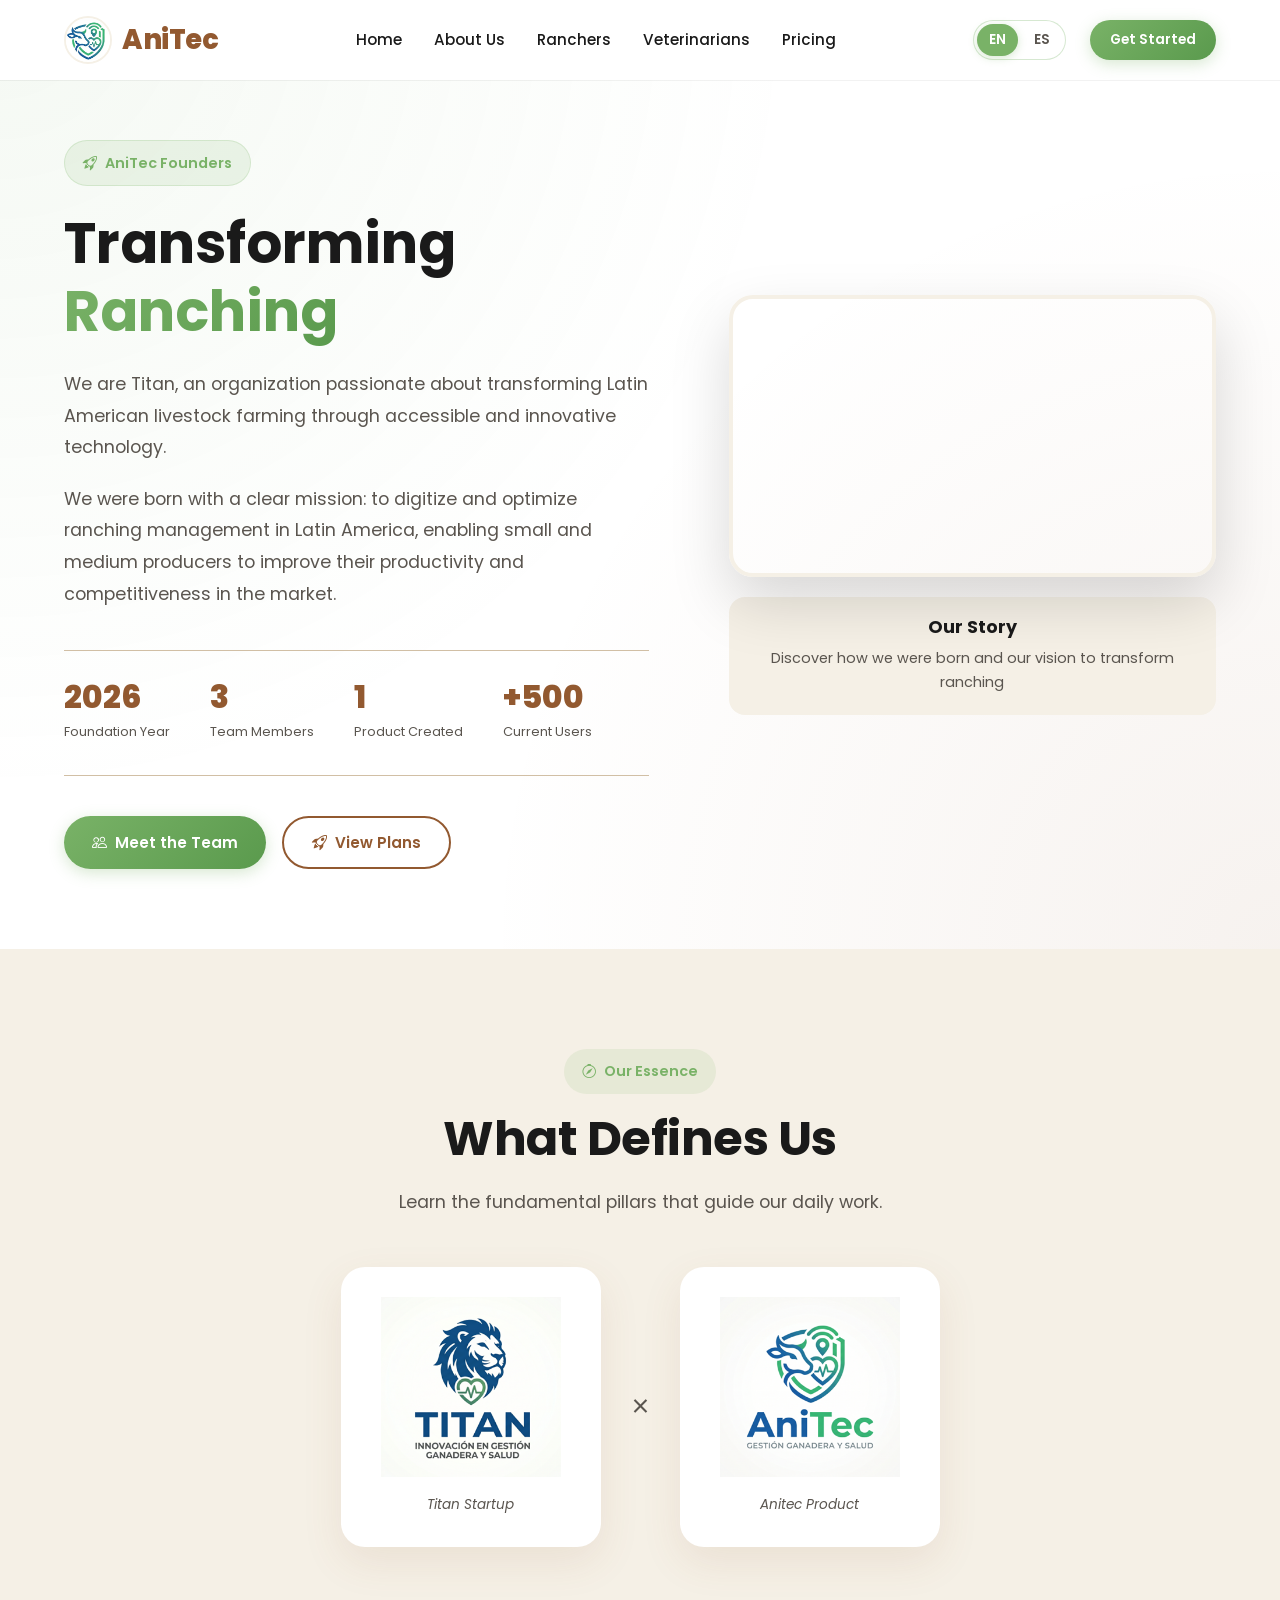
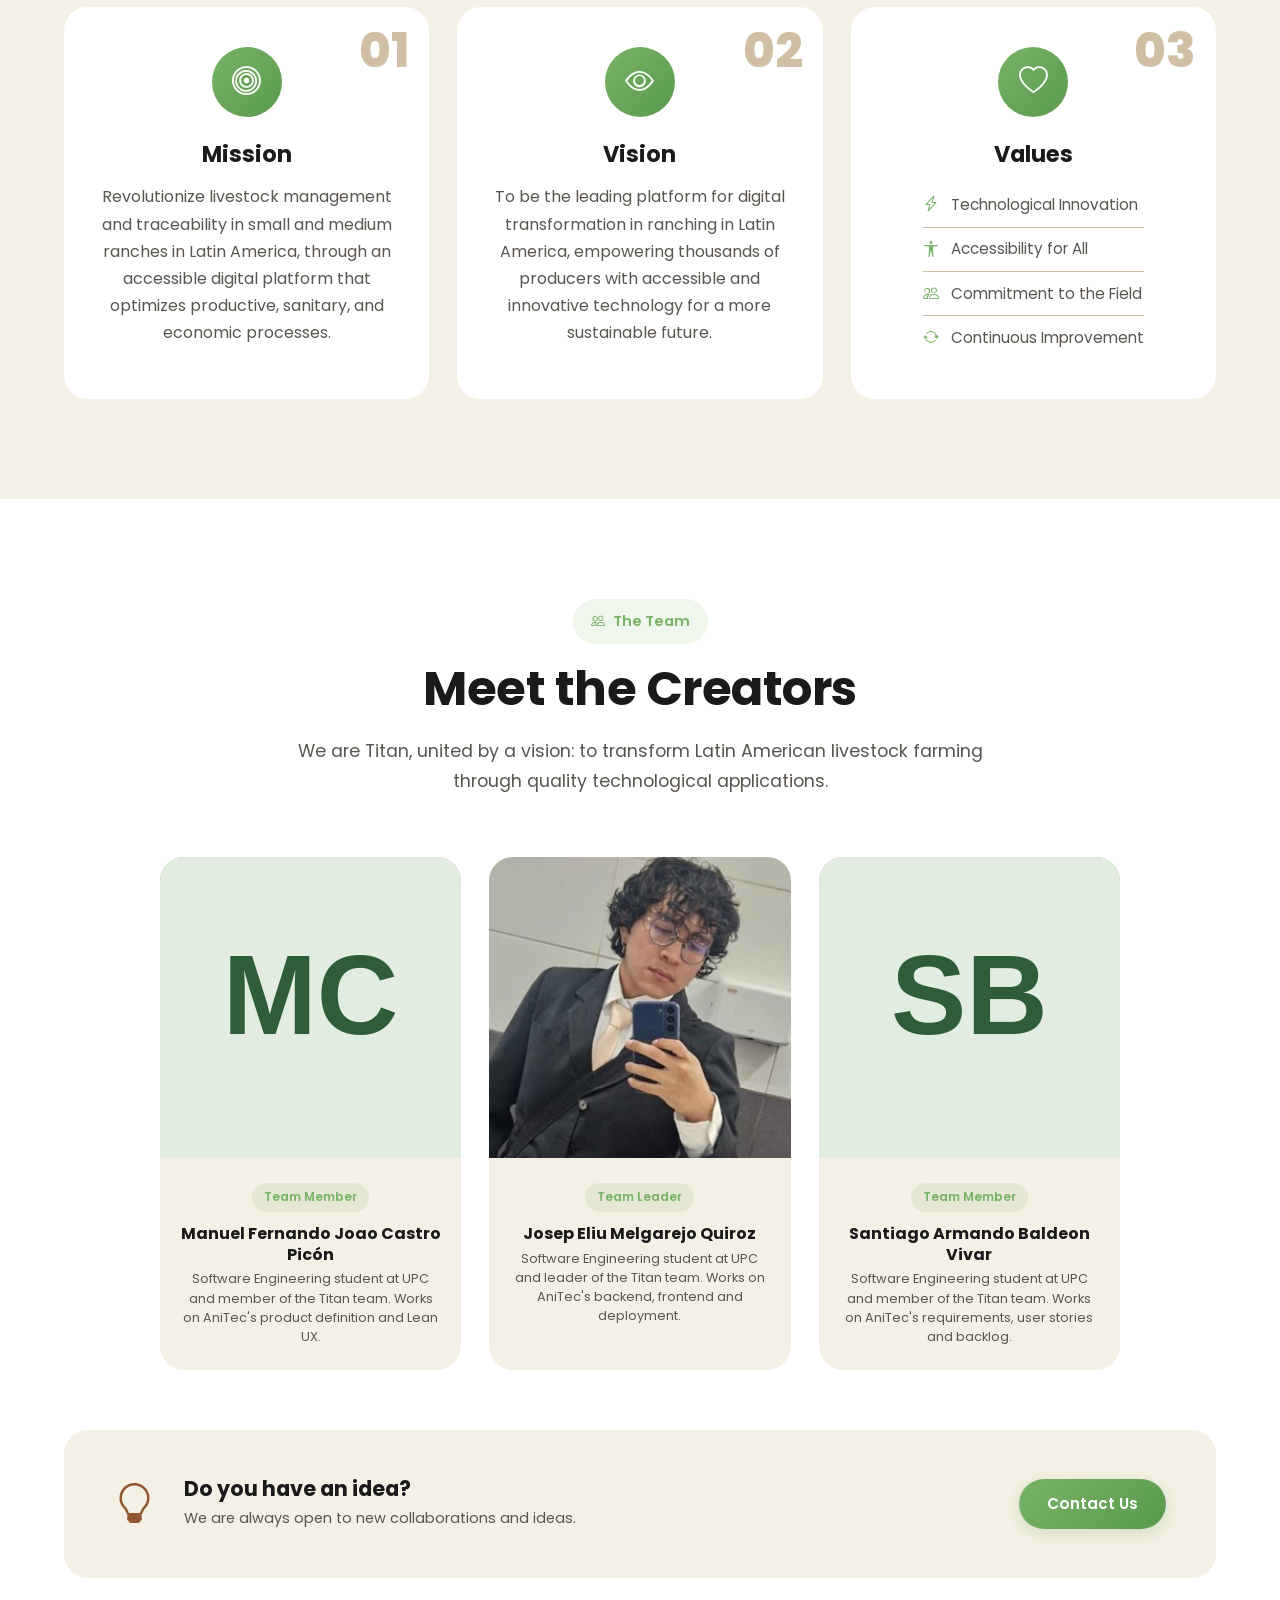
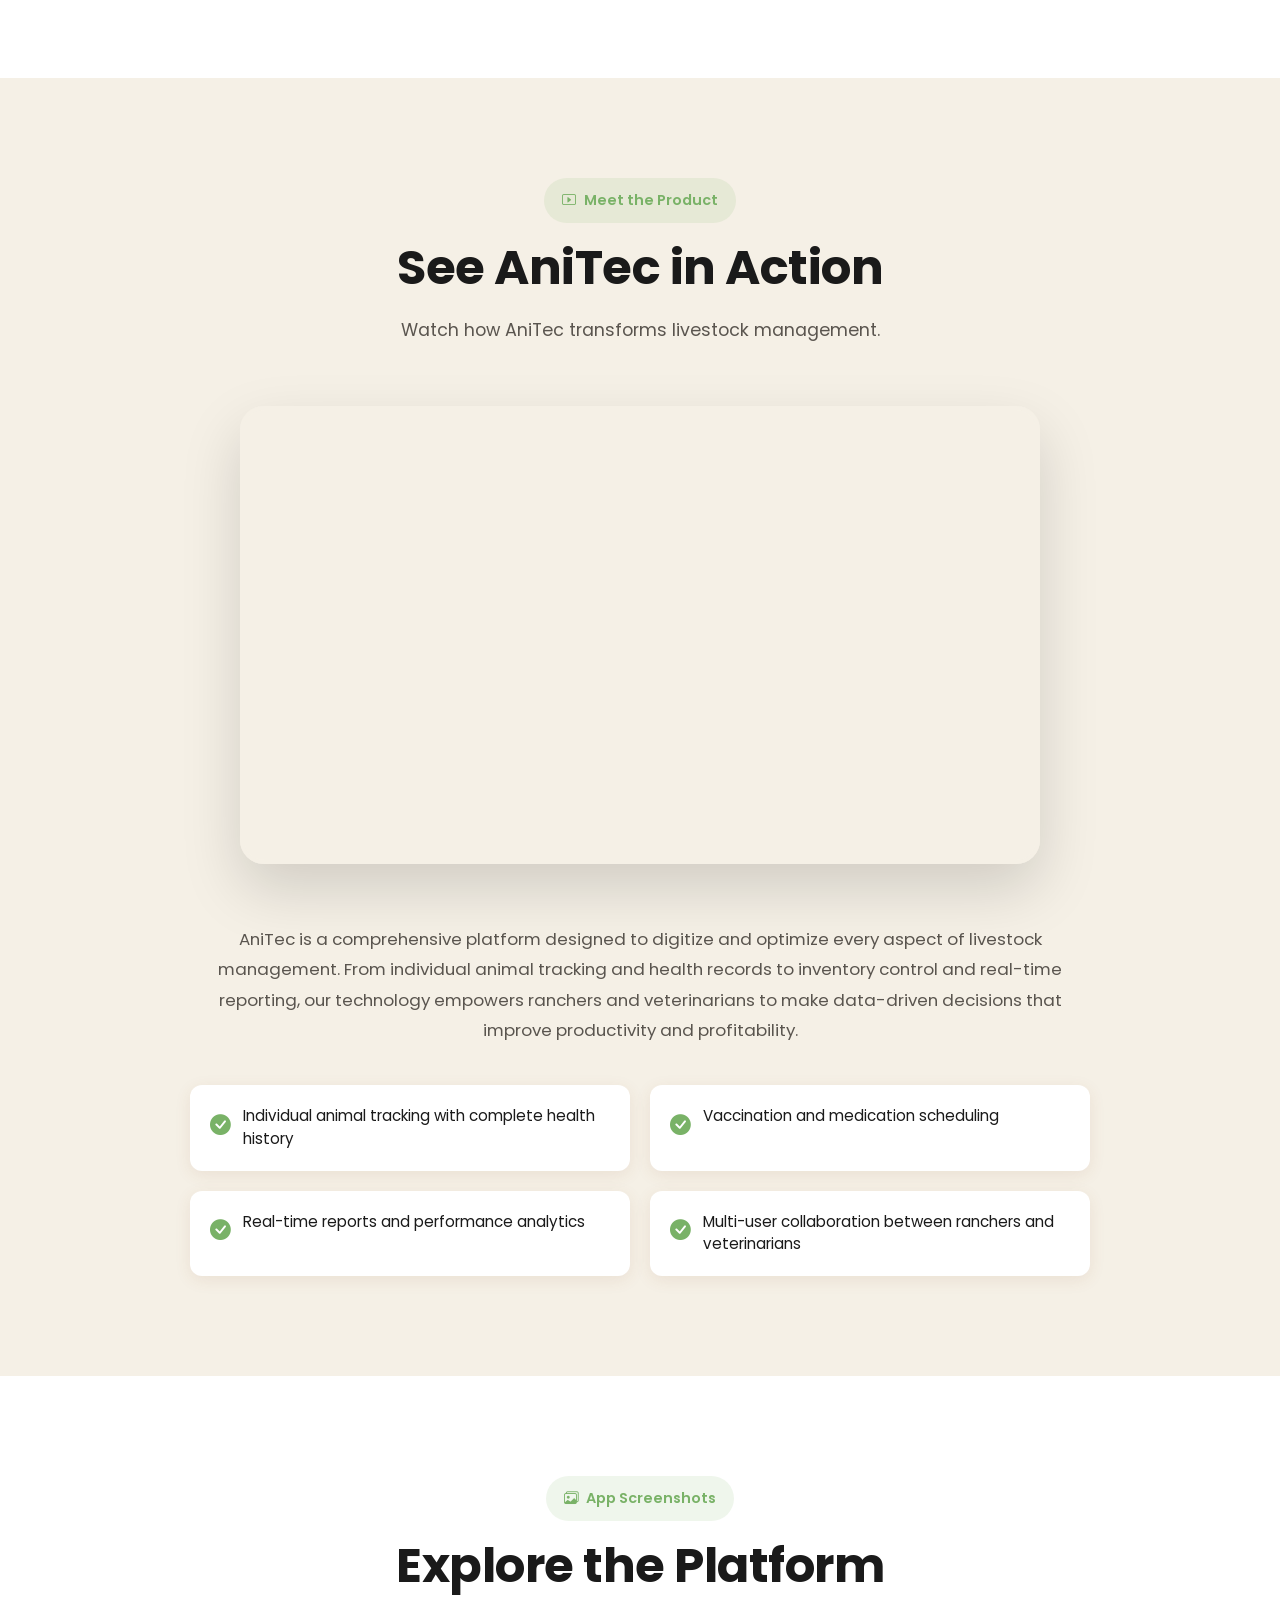
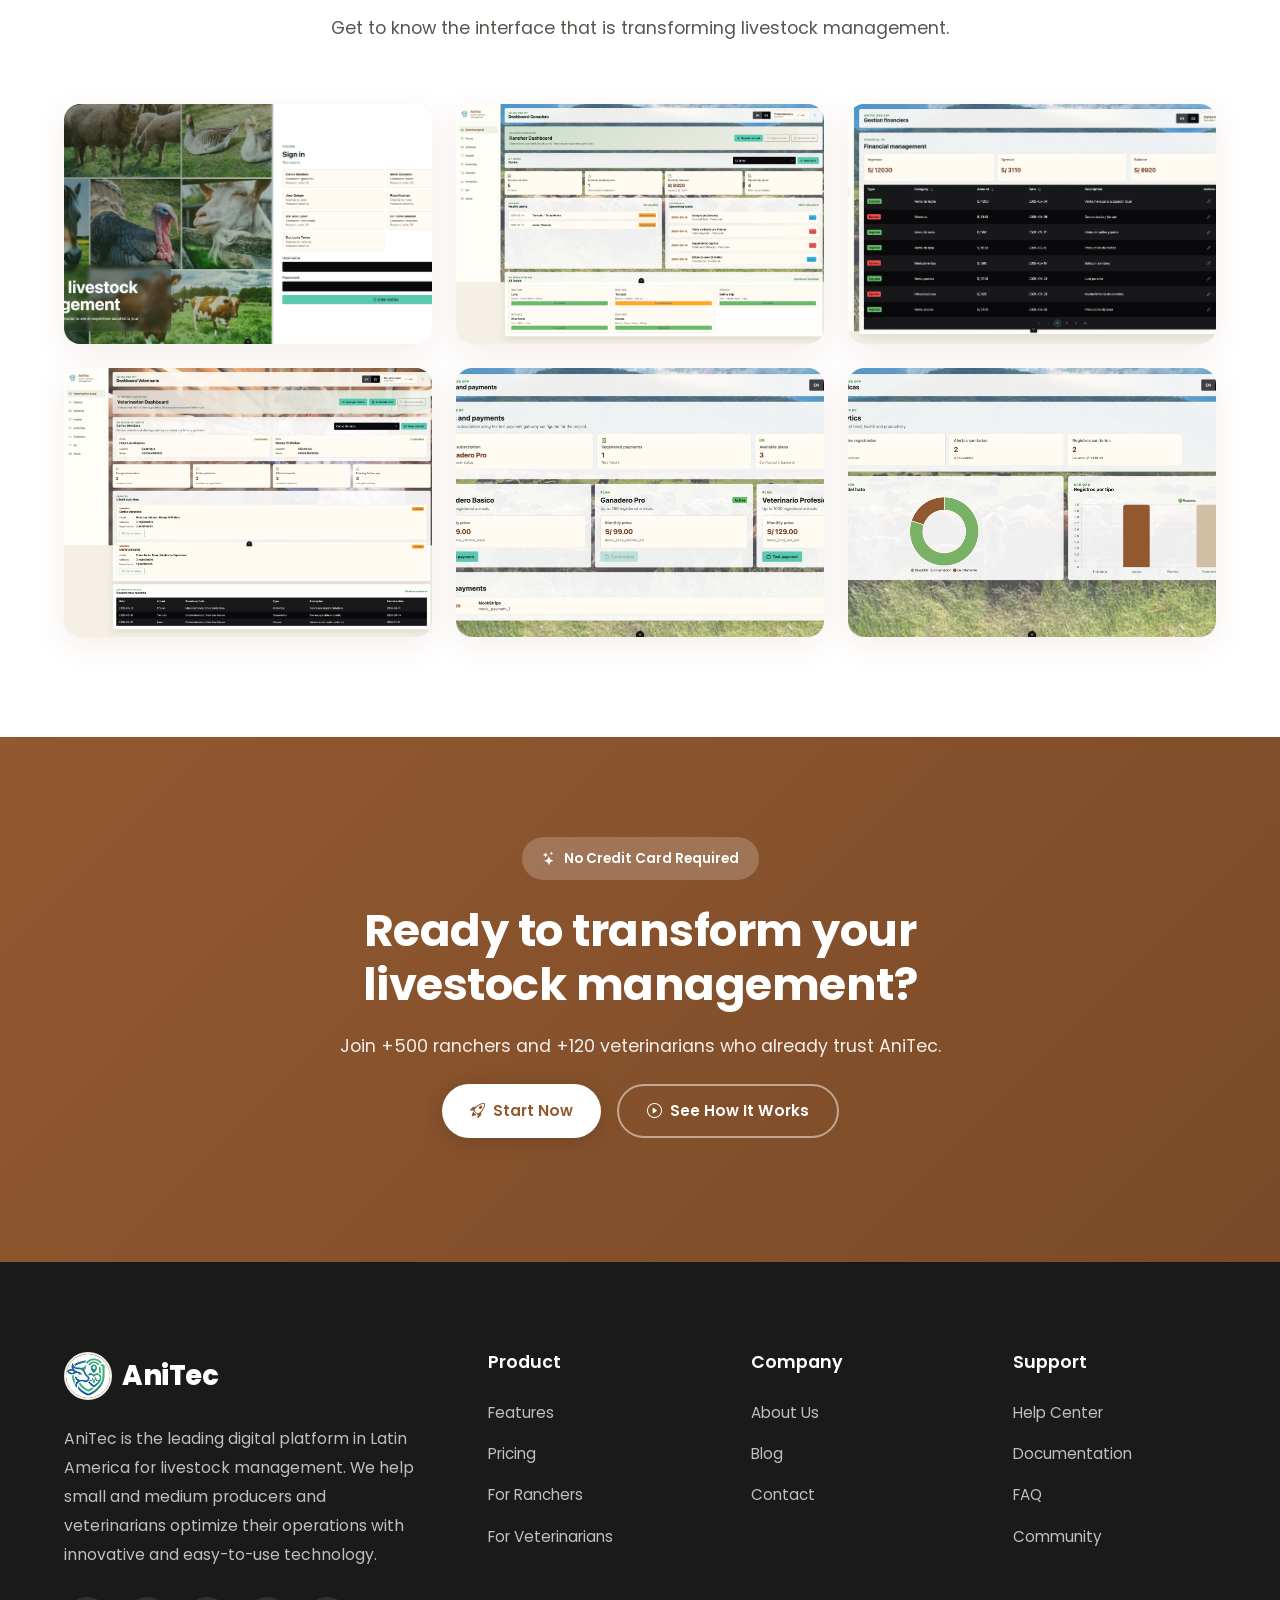
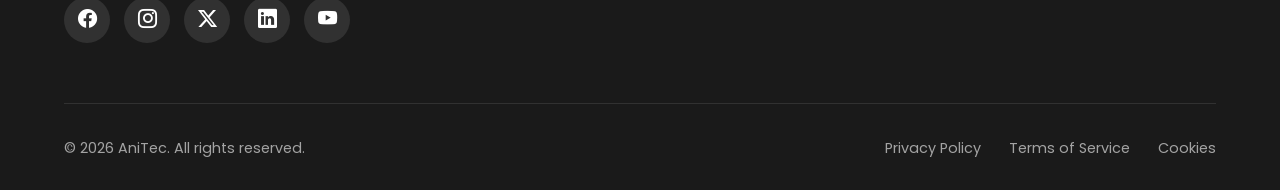
==== commit 1501bbe5: "feat: change member of the team and add new features" ====
--- a/assets/pages/about.html
+++ b/assets/pages/about.html
@@ -198,7 +198,7 @@
                 >
               </div>
               <div class="hero-stat">
-                <span class="hero-stat-number">5</span>
+                <span class="hero-stat-number">3</span>
                 <span class="hero-stat-label" data-i18n="about.stat2"
                   >Team<br />Members</span
                 >
@@ -350,28 +350,17 @@
           <div class="team-card">
             <div class="team-photo">
               <img
-                src="../images/about-us/team/luciana.png"
-                alt="Luciana Celeste Sanchez Silva"
+                src="data:image/svg+xml;utf8,<svg xmlns='http://www.w3.org/2000/svg' viewBox='0 0 400 400'><rect width='400' height='400' fill='%23e3ece1'/><text x='200' y='235' font-family='Arial,sans-serif' font-size='150' font-weight='700' text-anchor='middle' fill='%232f5d3a'>MC</text></svg>"
+                alt="Manuel Fernando Joao Castro Picón"
               />
-              <div class="team-social">
-                <a href="#"><i class="bi bi-linkedin"></i></a>
-                <a
-                  href="https://github.com/luccsss"
-                  target="_blank"
-                  rel="noreferrer"
-                  ><i class="bi bi-github"></i
-                ></a>
-              </div>
             </div>
             <div class="team-info">
               <span class="team-role" data-i18n="about.teamRole1"
-                >Team Leader</span
+                >Team Member</span
               >
-              <h3 class="team-name">Luciana Celeste Sanchez Silva</h3>
-              <p class="team-code">U202215979</p>
+              <h3 class="team-name">Manuel Fernando Joao Castro Picón</h3>
               <p class="team-bio" data-i18n="about.bio1">
-                Passionate about UX/UI design. Natural leader with excellent
-                communication and teamwork skills.
+                Software Engineering student at UPC and member of the Titan team. Works on AniTec's product definition and Lean UX.
               </p>
             </div>
           </div>
@@ -382,7 +371,6 @@
                 alt="Josep Eliu Melgarejo Quiroz"
               />
               <div class="team-social">
-                <a href="#"><i class="bi bi-linkedin"></i></a>
                 <a
                   href="https://github.com/Melga1502"
                   target="_blank"
@@ -393,97 +381,28 @@
             </div>
             <div class="team-info">
               <span class="team-role" data-i18n="about.teamRole2"
-                >Full Stack Developer</span
+                >Team Leader</span
               >
               <h3 class="team-name">Josep Eliu Melgarejo Quiroz</h3>
-              <p class="team-code">U202315165</p>
               <p class="team-bio" data-i18n="about.bio2">
-                Passionate about creating modern and efficient technological
-                solutions. Expert in full stack web development.
+                Software Engineering student at UPC and leader of the Titan team. Works on AniTec's backend, frontend and deployment.
               </p>
             </div>
           </div>
           <div class="team-card">
             <div class="team-photo">
               <img
-                src="../images/about-us/team/abigail.png"
-                alt="Abigail Nadhim Raymundo Villarroel"
+                src="data:image/svg+xml;utf8,<svg xmlns='http://www.w3.org/2000/svg' viewBox='0 0 400 400'><rect width='400' height='400' fill='%23e3ece1'/><text x='200' y='235' font-family='Arial,sans-serif' font-size='150' font-weight='700' text-anchor='middle' fill='%232f5d3a'>SB</text></svg>"
+                alt="Santiago Armando Baldeon Vivar"
               />
-              <div class="team-social">
-                <a href="#"><i class="bi bi-linkedin"></i></a>
-                <a
-                  href="https://github.com/AbigailRV"
-                  target="_blank"
-                  rel="noreferrer"
-                  ><i class="bi bi-github"></i
-                ></a>
-              </div>
             </div>
             <div class="team-info">
               <span class="team-role" data-i18n="about.teamRole3"
-                >Frontend Developer</span
+                >Team Member</span
               >
-              <h3 class="team-name">Abigail Nadhim Raymundo Villarroel</h3>
-              <p class="team-code">U202318001</p>
+              <h3 class="team-name">Santiago Armando Baldeon Vivar</h3>
               <p class="team-bio" data-i18n="about.bio3">
-                Specialist in creating attractive and functional interfaces.
-                Passionate about responsive web design.
-              </p>
-            </div>
-          </div>
-          <div class="team-card">
-            <div class="team-photo">
-              <img
-                src="../images/about-us/team/bruno.png"
-                alt="Bruno Aldair Huaman Gallardo"
-              />
-              <div class="team-social">
-                <a href="#"><i class="bi bi-linkedin"></i></a>
-                <a
-                  href="https://github.com/BrunoHG10"
-                  target="_blank"
-                  rel="noreferrer"
-                  ><i class="bi bi-github"></i
-                ></a>
-              </div>
-            </div>
-            <div class="team-info">
-              <span class="team-role" data-i18n="about.teamRole4"
-                >Backend Developer</span
-              >
-              <h3 class="team-name">Bruno Aldair Huaman Gallardo</h3>
-              <p class="team-code">U202117762</p>
-              <p class="team-bio" data-i18n="about.bio4">
-                Specialist in APIs and databases. Mastery of .NET and SQL Server
-                technologies.
-              </p>
-            </div>
-          </div>
-          <div class="team-card">
-            <div class="team-photo">
-              <img
-                src="../images/about-us/team/jorge.png"
-                alt="Jorge Brayan Ayala Fernandez"
-              />
-              <div class="team-social">
-                <a href="#"><i class="bi bi-linkedin"></i></a>
-                <a
-                  href="https://github.com/jorgeayaladev"
-                  target="_blank"
-                  rel="noreferrer"
-                  ><i class="bi bi-github"></i
-                ></a>
-              </div>
-            </div>
-            <div class="team-info">
-              <span class="team-role" data-i18n="about.teamRole5"
-                >Backend Developer</span
-              >
-              <h3 class="team-name">Jorge Brayan Ayala Fernandez</h3>
-              <p class="team-code">U20241C030</p>
-              <p class="team-bio" data-i18n="about.bio5">
-                Versatile developer with experience in multiple technologies and
-                development platforms.
+                Software Engineering student at UPC and member of the Titan team. Works on AniTec's requirements, user stories and backlog.
               </p>
             </div>
           </div>
--- a/assets/styles/styles.css
+++ b/assets/styles/styles.css
@@ -2050,8 +2050,10 @@
 
 .team-grid {
   display: grid;
-  grid-template-columns: repeat(5, 1fr);
+  grid-template-columns: repeat(3, 1fr);
   gap: 28px;
+  max-width: 960px;
+  margin: 0 auto;
 }
 
 .team-card {
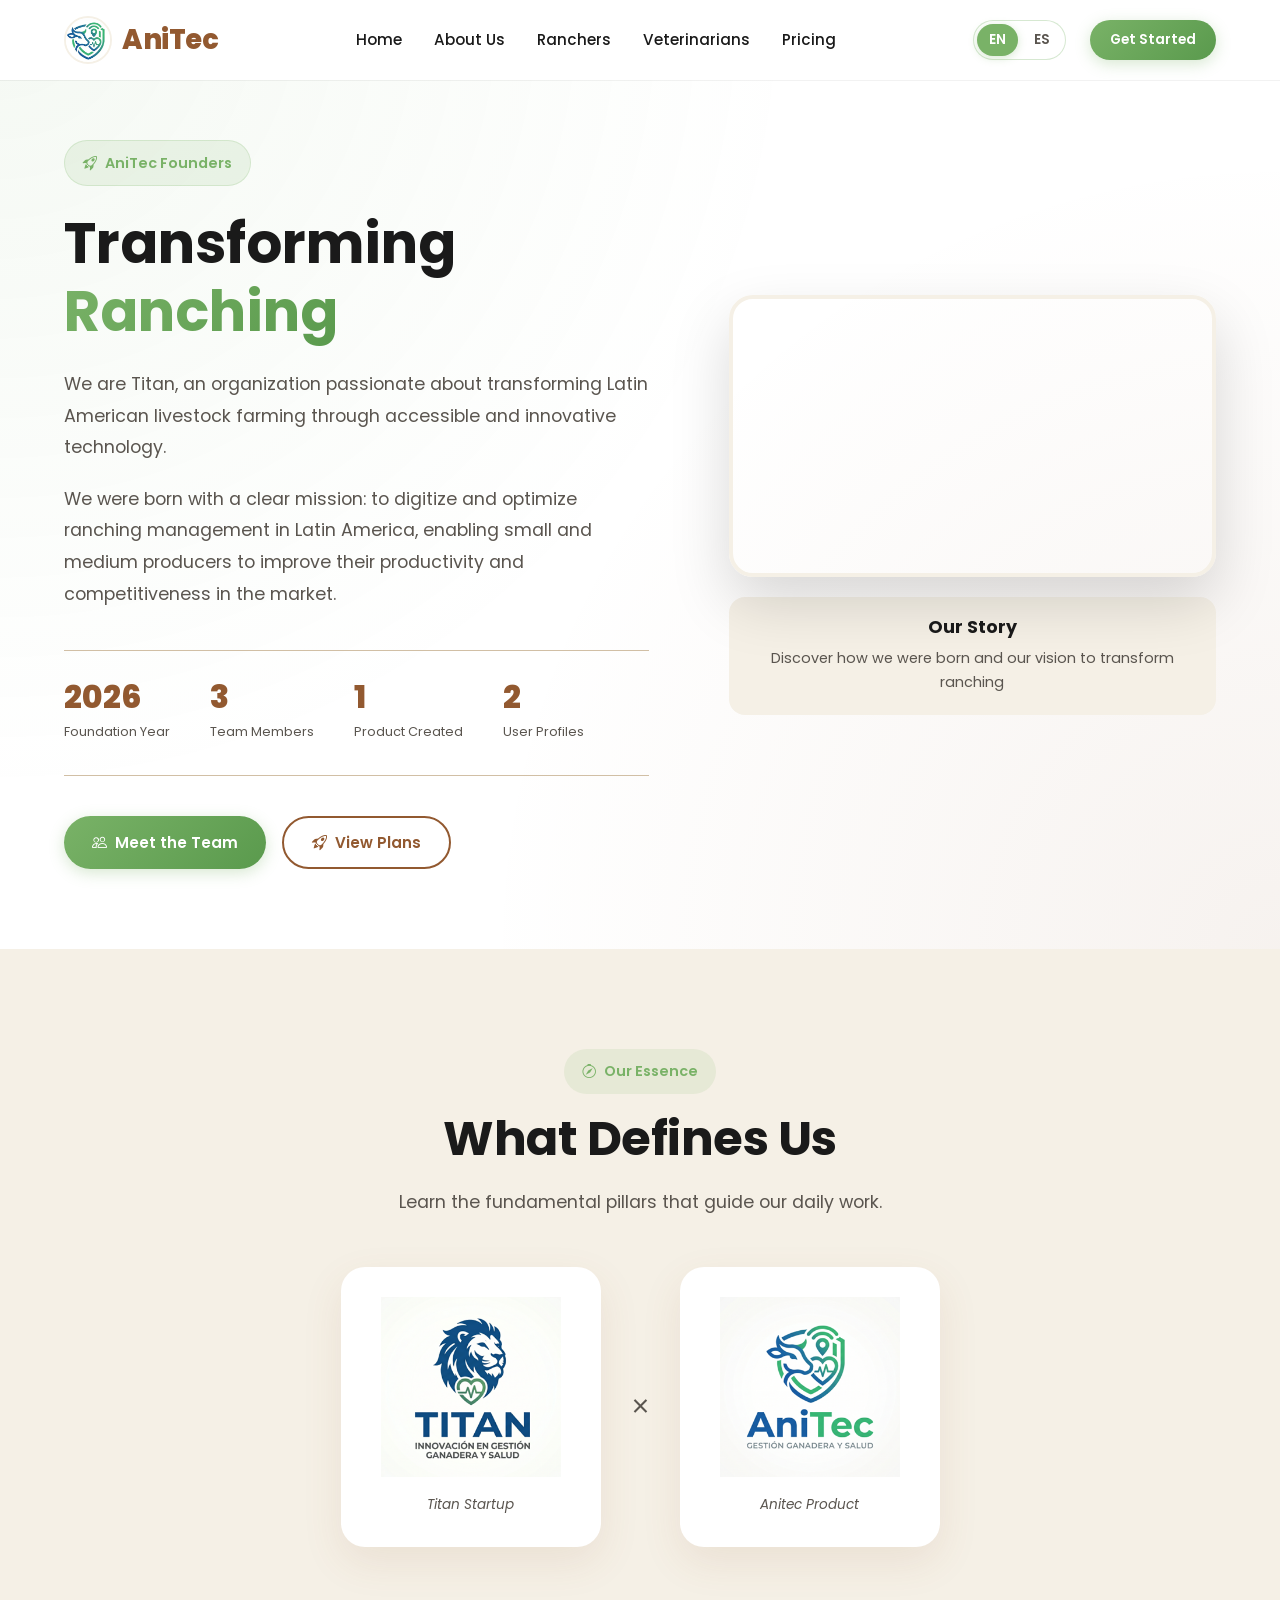
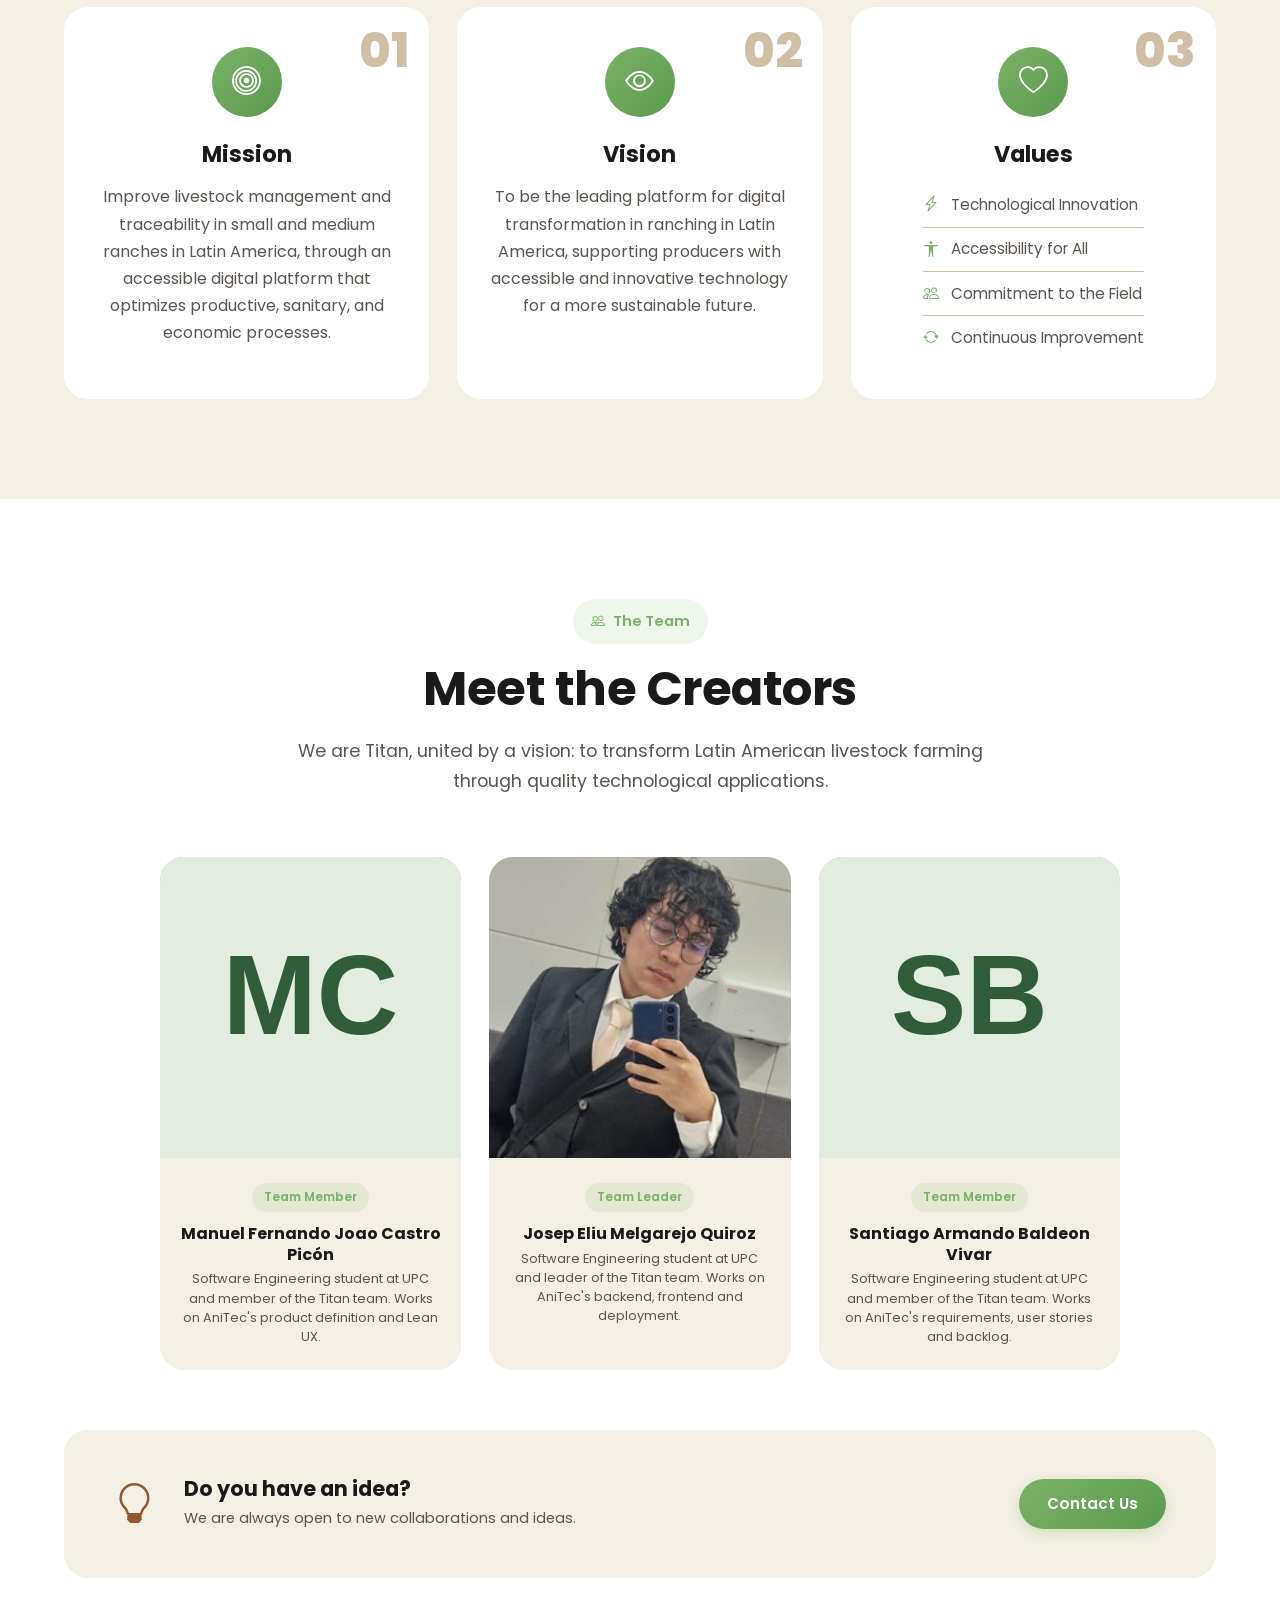
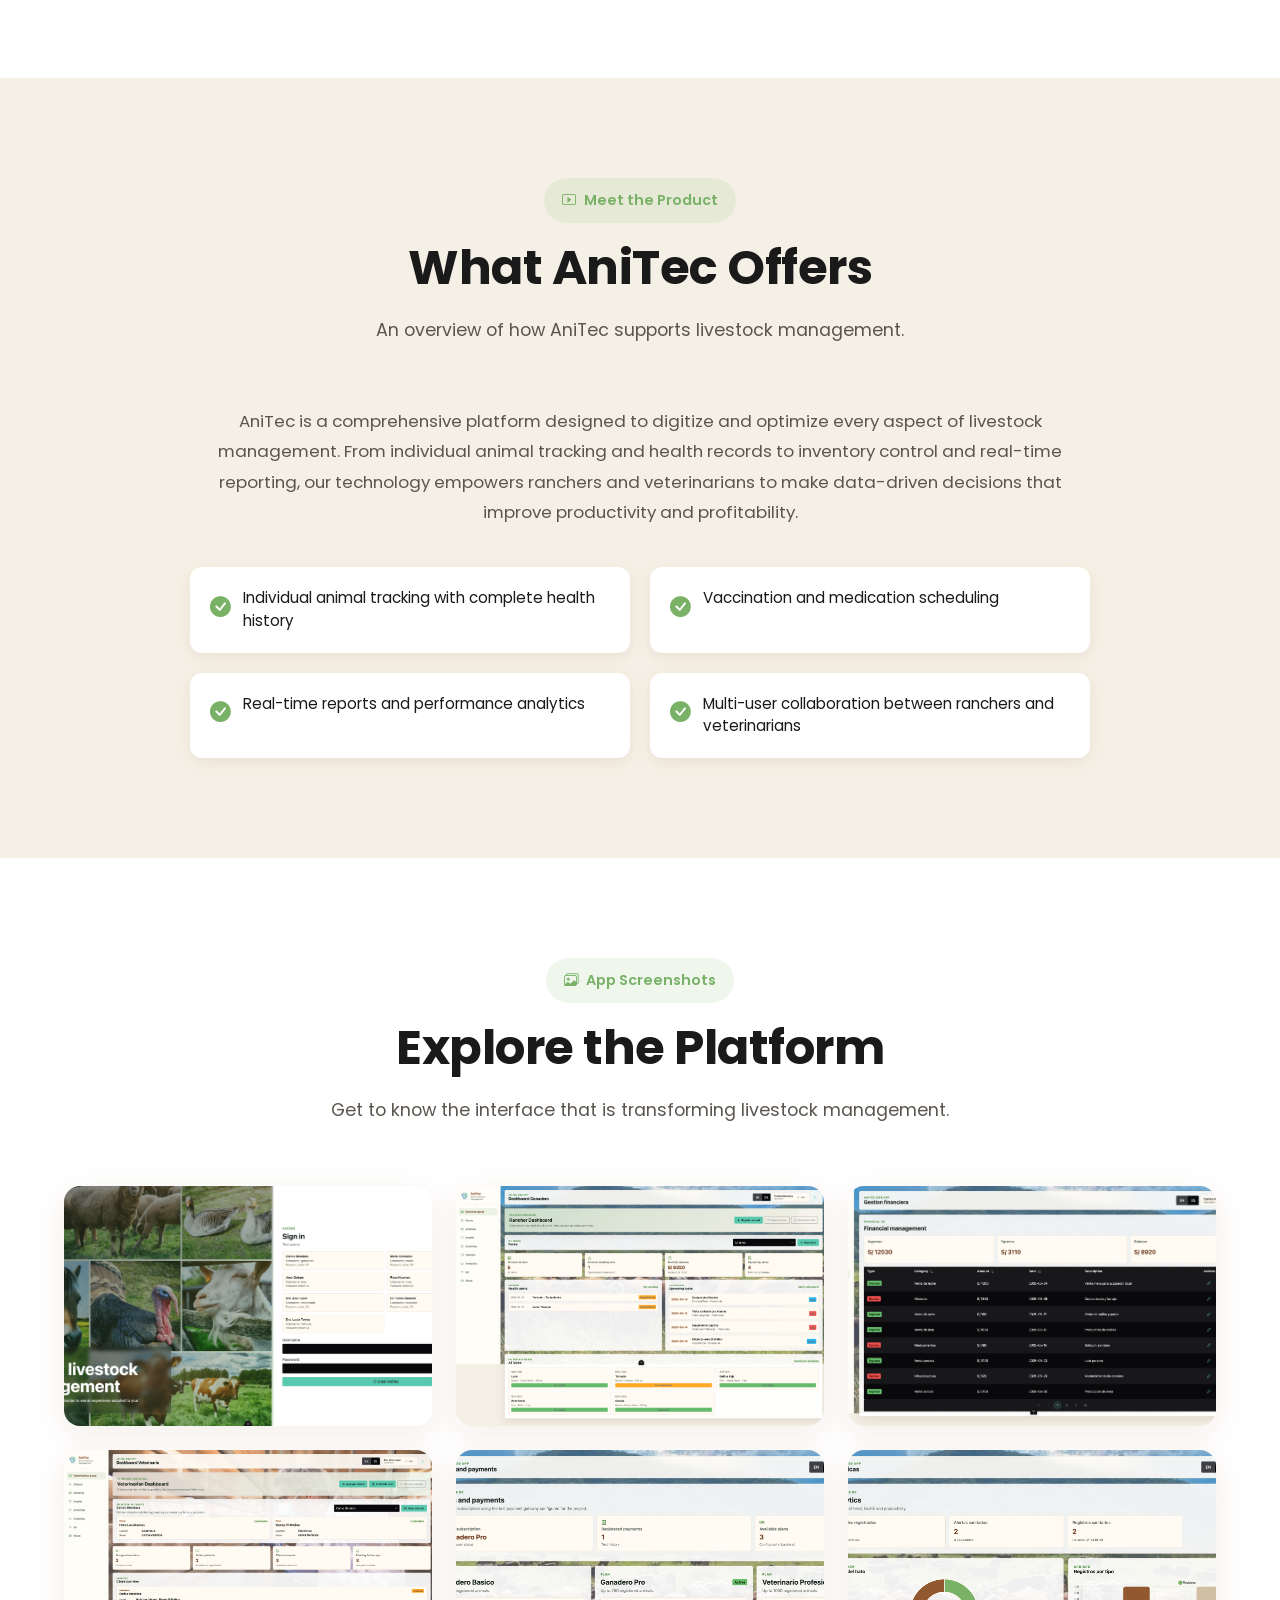
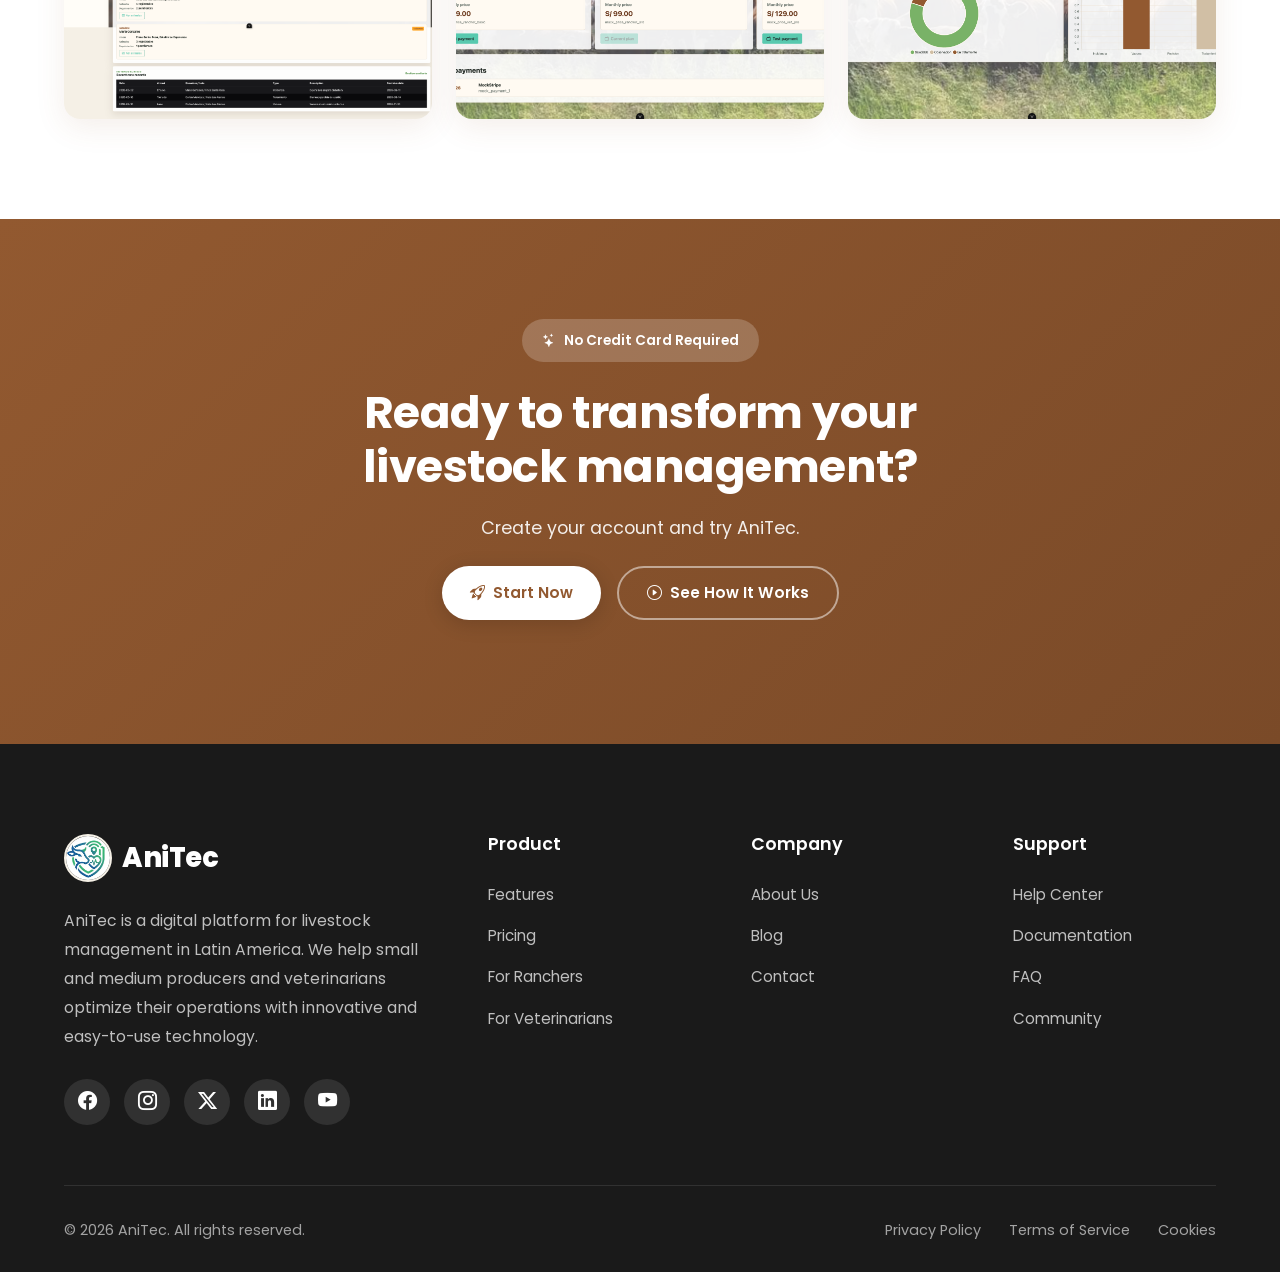
==== commit 12ddc55e: "fix: replace unverifiable claims with illustrative cases and verifiable facts The landing still show" ====
--- a/assets/pages/about.html
+++ b/assets/pages/about.html
@@ -210,10 +210,8 @@
                 >
               </div>
               <div class="hero-stat">
-                <span class="hero-stat-number">+500</span>
-                <span class="hero-stat-label" data-i18n="about.stat4"
-                  >Current<br />Users</span
-                >
+                <span class="hero-stat-number">2</span>
+                <span class="hero-stat-label" data-i18n="about.stat4">User<br />Profiles</span>
               </div>
             </div>
             <div class="about-hero-buttons">
@@ -229,7 +227,7 @@
           </div>
           <div class="about-hero-video">
             <div class="video-container">
-              <iframe src="https://www.youtube.com/embed/Ai-0rShYlvI" title="AniTec Story" frameborder="0" allow="accelerometer; autoplay; clipboard-write; encrypted-media; gyroscope; picture-in-picture" allowfullscreen></iframe>
+              <img src="../images/home/hero-section.png" alt="AniTec dashboard" style="width:100%;height:100%;object-fit:cover;">
             </div>
             <div class="video-info">
               <h4 data-i18n="about.ourStory">Learn our story</h4>
@@ -435,13 +433,8 @@
             <i class="bi bi-play-btn"></i>
             <span data-i18n="about.productSubtitle">Meet the Product</span>
           </span>
-          <h2 class="section-title" data-i18n="about.productTitle">See AniTec in Action</h2>
-          <p class="section-description" data-i18n="about.productDesc">Watch how AniTec transforms livestock management.</p>
-        </div>
-        <div class="product-video-wrapper">
-          <div class="video-container">
-            <iframe src="https://www.youtube.com/embed/U_xCv93ybkI" title="AniTec Product Video" frameborder="0" allow="accelerometer; autoplay; clipboard-write; encrypted-media; gyroscope; picture-in-picture" allowfullscreen></iframe>
-          </div>
+          <h2 class="section-title" data-i18n="about.productTitle">What AniTec Offers</h2>
+          <p class="section-description" data-i18n="about.productDesc">An overview of how AniTec supports livestock management.</p>
         </div>
         <div class="product-content">
           <p class="product-content-text" data-i18n="about.productText">
@@ -500,7 +493,7 @@
             <span data-i18n="about.ctaBadge">No Credit Card Required</span>
           </div>
           <h2 class="cta-title" data-i18n="about.ctaTitle">Ready to transform your livestock management?</h2>
-          <p class="cta-description" data-i18n="about.ctaDesc">Join +500 ranchers and +120 veterinarians who already trust AniTec.</p>
+          <p class="cta-description" data-i18n="about.ctaDesc">Create your account and try AniTec.</p>
           <div class="cta-buttons">
             <a href="../../index.html#pricing" class="btn btn-primary">
               <i class="bi bi-rocket-takeoff"></i>
@@ -524,7 +517,7 @@
               <span class="logo-text">AniTec</span>
             </a>
             <p class="footer-description" data-i18n="footer.desc">
-              AniTec is the leading digital platform in Latin America for
+              AniTec is a digital platform for
               livestock management. We help small and medium producers and
               veterinarians optimize their operations with innovative and
               easy-to-use technology.
--- a/assets/styles/styles.css
+++ b/assets/styles/styles.css
@@ -2349,6 +2349,19 @@
   border: 3px solid var(--primary-green);
 }
 
+.testimonial-author .illustrative-avatar {
+  width: 56px;
+  height: 56px;
+  border-radius: 50%;
+  display: flex;
+  align-items: center;
+  justify-content: center;
+  font-size: 2.4rem;
+  color: var(--primary-green);
+  border: 3px solid var(--primary-green);
+  flex-shrink: 0;
+}
+
 .testimonial-info h4 {
   font-size: 1rem;
   font-weight: 600;
